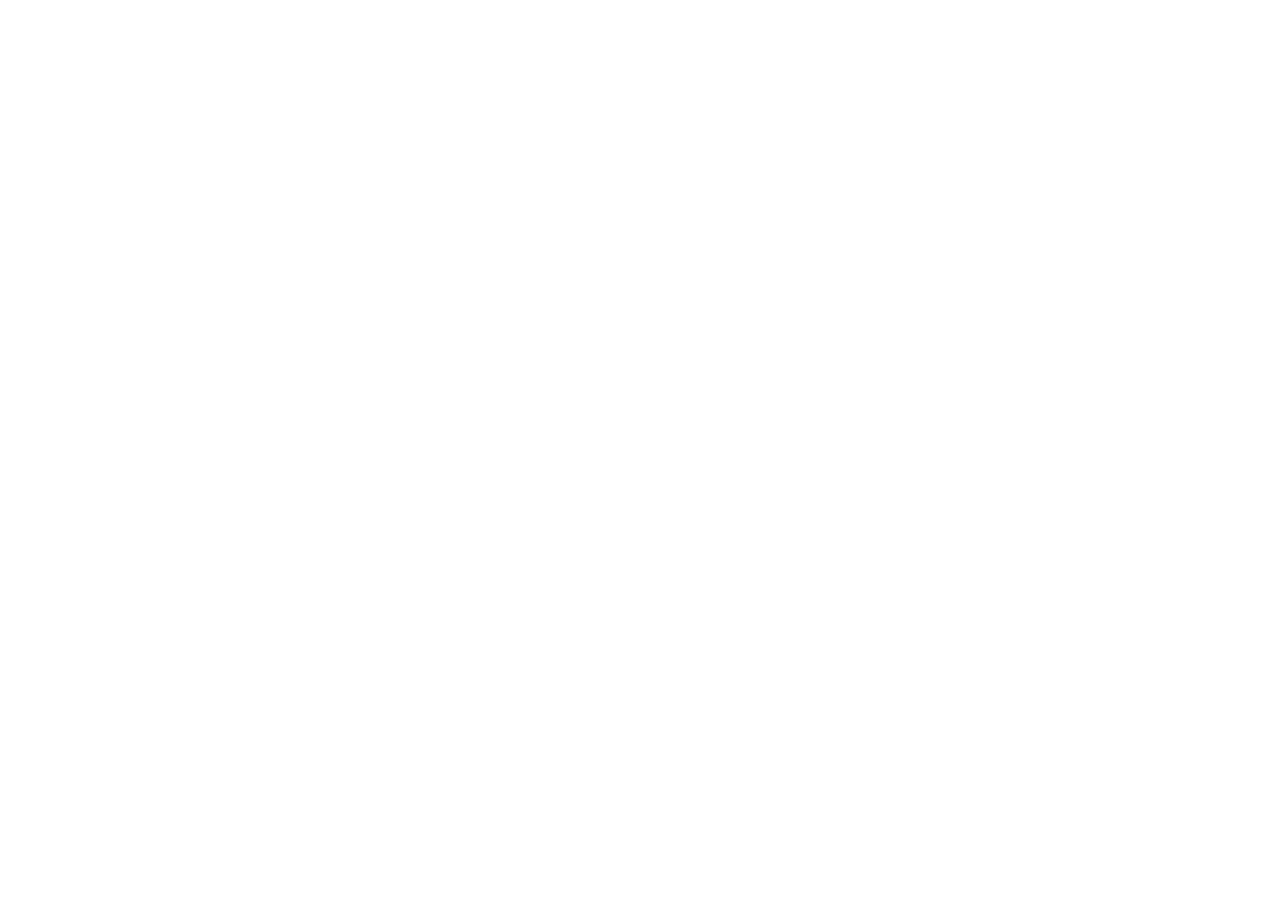
==== index.html @ 9e607296 "项目初始化" ====
<!DOCTYPE html>
<html lang="zh-CN">

<head>
    <meta charset="UTF-8">
    <meta name="viewport" content="width=device-width, initial-scale=1.0">
    <title>Document</title>
</head>

<body>

</body>

</html>
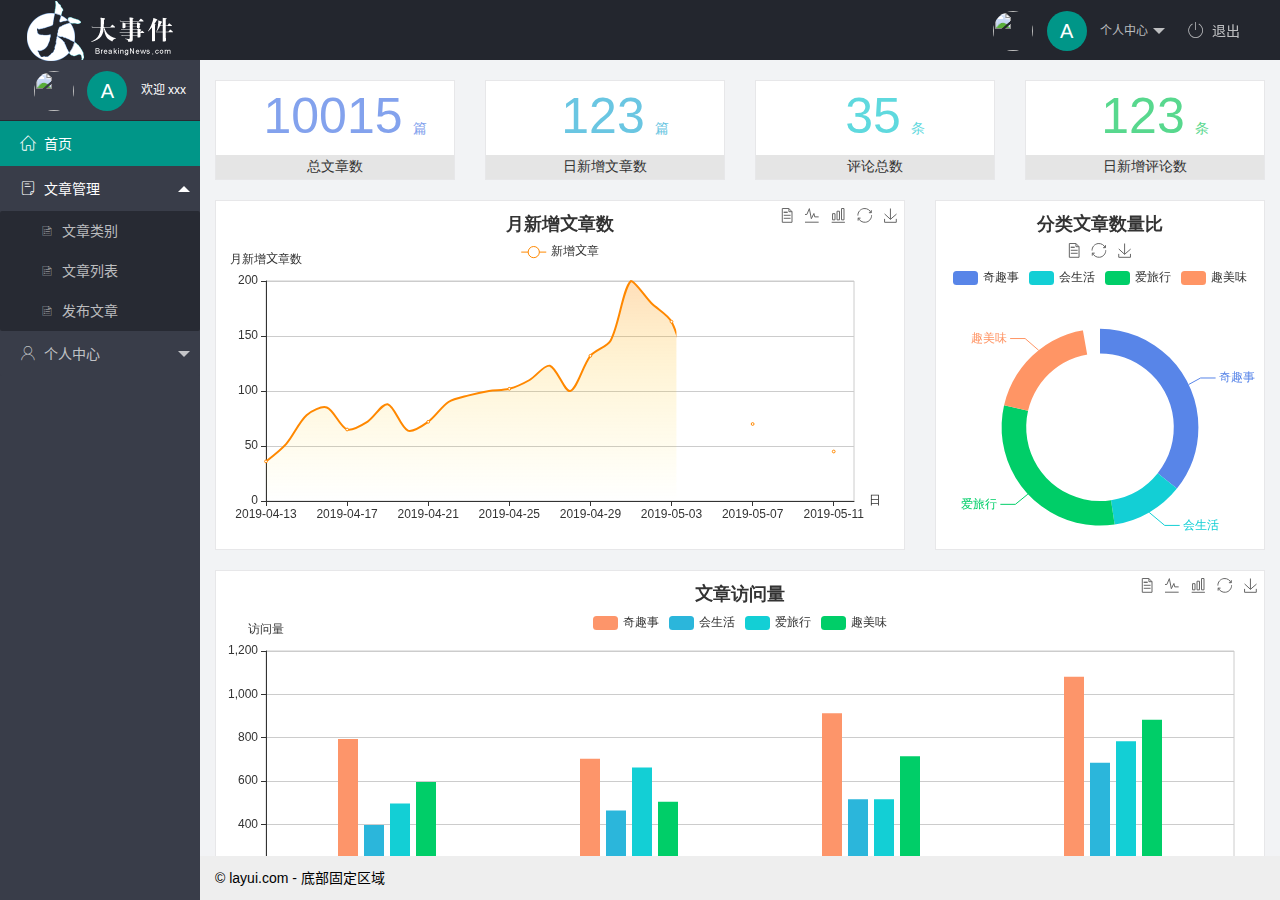
==== commit fc118f1e: "完成了登录和注册功能" ====
--- a/index.html
+++ b/index.html
@@ -5,10 +5,86 @@
     <meta charset="UTF-8">
     <meta name="viewport" content="width=device-width, initial-scale=1.0">
     <title>Document</title>
+    <link rel="stylesheet" href="/assets/lib/layui/css/layui.css">
+    <link rel="stylesheet" href="/assets/fonts/iconfont.css">
+    <link rel="stylesheet" href="/assets/css/index.css">
 </head>
 
-<body>
+<head>
+    <meta charset="utf-8">
+    <meta name="viewport" content="width=device-width, initial-scale=1, maximum-scale=1">
+    <title>layout 后台大布局 - Layui</title>
+    <link rel="stylesheet" href="../src/css/layui.css">
+</head>
 
+<body class="layui-layout-body">
+    <div class="layui-layout layui-layout-admin">
+        <div class="layui-header">
+            <!-- 1 -->
+            <div class="layui-logo">
+                <img src="/assets/images/logo.png" alt="">
+            </div>
+            <!-- 头部区域 -->
+            <ul class="layui-nav layui-layout-right">
+                <li class="layui-nav-item">
+                    <a href="javascript:;" class="userinfo">
+                        <img src="http://t.cn/RCzsdCq" class="layui-nav-img">
+                        <span class="text-avatar">A</span> 个人中心
+                    </a>
+                    <dl class="layui-nav-child">
+                        <dd><a href="">基本资料</a></dd>
+                        <dd><a href="">更换头像</a></dd>
+                        <dd><a href="">重置密码</a></dd>
+                    </dl>
+                </li>
+                <li class="layui-nav-item"><a href=""><span class="iconfont">&#xe865;</span>退出</a></li>
+            </ul>
+        </div>
+
+        <div class="layui-side layui-bg-black">
+            <div class="layui-side-scroll">
+                <div class="userinfo">
+                    <img src="http://t.cn/RCzsdCq" class="layui-nav-img">
+                    <span class="text-avatar">A</span>
+                    <span id="welcome">欢迎 xxx</span>
+                </div>
+                <!-- 左侧导航区域（可配合layui已有的垂直导航） -->
+                <ul class="layui-nav layui-nav-tree" lay-shrink="all">
+                    <li class="layui-nav-item layui-this"><a href="/home/dashboard.html" target="fm"><span class="iconfont">&#xe6a9;</span>首页</a></li>
+                    <li class="layui-nav-item layui-nav-itemed">
+                        <a class="" href="javascript:;"><span class="iconfont">&#xe615;</span>文章管理</a>
+                        <dl class="layui-nav-child">
+                            <dd><a href="javascript:;"><i class="layui-icon layui-icon-list"></i>文章类别</a></dd>
+                            <dd><a href="javascript:;"><i class="layui-icon layui-icon-list"></i>文章列表</a></dd>
+                            <dd><a href="javascript:;"><i class="layui-icon layui-icon-list"></i>发布文章</a></dd>
+                        </dl>
+                    </li>
+                    <li class="layui-nav-item">
+                        <a href="javascript:;"><span class="iconfont">&#xe614;</span>个人中心</a>
+                        <dl class="layui-nav-child">
+                            <dd><a href="javascript:;"><i class="layui-icon layui-icon-list"></i>基本资料</a></dd>
+                            <dd><a href="javascript:;"><i class="layui-icon layui-icon-list"></i>更换头像</a></dd>
+                            <dd><a href="javascript:;"><i class="layui-icon layui-icon-list"></i>重置密码</a></dd>
+                        </dl>
+                    </li>
+
+                </ul>
+            </div>
+        </div>
+
+        <div class="layui-body">
+            <!-- 内容主体区域 -->
+            <iframe name="fm" src="/home/dashboard.html" frameborder="0"></iframe>
+        </div>
+
+        <div class="layui-footer">
+            <!-- 底部固定区域 -->
+            © layui.com - 底部固定区域
+        </div>
+    </div>
+    <script src="/assets/lib/layui/layui.all.js"></script>
+    <script src="/assets/lib/jquery.js"></script>
+    <script src="/assets/js/index.js"></script>
 </body>
 
 </html>--- a/assets/lib/layui/css/layui.css
+++ b/assets/lib/layui/css/layui.css
@@ -0,0 +1,2 @@
+/** layui-v2.5.5 MIT License By https://www.layui.com */
+ .layui-inline,img{display:inline-block;vertical-align:middle}h1,h2,h3,h4,h5,h6{font-weight:400}.layui-edge,.layui-header,.layui-inline,.layui-main{position:relative}.layui-body,.layui-edge,.layui-elip{overflow:hidden}.layui-btn,.layui-edge,.layui-inline,img{vertical-align:middle}.layui-btn,.layui-disabled,.layui-icon,.layui-unselect{-moz-user-select:none;-webkit-user-select:none;-ms-user-select:none}.layui-elip,.layui-form-checkbox span,.layui-form-pane .layui-form-label{text-overflow:ellipsis;white-space:nowrap}.layui-breadcrumb,.layui-tree-btnGroup{visibility:hidden}blockquote,body,button,dd,div,dl,dt,form,h1,h2,h3,h4,h5,h6,input,li,ol,p,pre,td,textarea,th,ul{margin:0;padding:0;-webkit-tap-highlight-color:rgba(0,0,0,0)}a:active,a:hover{outline:0}img{border:none}li{list-style:none}table{border-collapse:collapse;border-spacing:0}h4,h5,h6{font-size:100%}button,input,optgroup,option,select,textarea{font-family:inherit;font-size:inherit;font-style:inherit;font-weight:inherit;outline:0}pre{white-space:pre-wrap;white-space:-moz-pre-wrap;white-space:-pre-wrap;white-space:-o-pre-wrap;word-wrap:break-word}body{line-height:24px;font:14px Helvetica Neue,Helvetica,PingFang SC,Tahoma,Arial,sans-serif}hr{height:1px;margin:10px 0;border:0;clear:both}a{color:#333;text-decoration:none}a:hover{color:#777}a cite{font-style:normal;*cursor:pointer}.layui-border-box,.layui-border-box *{box-sizing:border-box}.layui-box,.layui-box *{box-sizing:content-box}.layui-clear{clear:both;*zoom:1}.layui-clear:after{content:'\20';clear:both;*zoom:1;display:block;height:0}.layui-inline{*display:inline;*zoom:1}.layui-edge{display:inline-block;width:0;height:0;border-width:6px;border-style:dashed;border-color:transparent}.layui-edge-top{top:-4px;border-bottom-color:#999;border-bottom-style:solid}.layui-edge-right{border-left-color:#999;border-left-style:solid}.layui-edge-bottom{top:2px;border-top-color:#999;border-top-style:solid}.layui-edge-left{border-right-color:#999;border-right-style:solid}.layui-disabled,.layui-disabled:hover{color:#d2d2d2!important;cursor:not-allowed!important}.layui-circle{border-radius:100%}.layui-show{display:block!important}.layui-hide{display:none!important}@font-face{font-family:layui-icon;src:url(../font/iconfont.eot?v=250);src:url(../font/iconfont.eot?v=250#iefix) format('embedded-opentype'),url(../font/iconfont.woff2?v=250) format('woff2'),url(../font/iconfont.woff?v=250) format('woff'),url(../font/iconfont.ttf?v=250) format('truetype'),url(../font/iconfont.svg?v=250#layui-icon) format('svg')}.layui-icon{font-family:layui-icon!important;font-size:16px;font-style:normal;-webkit-font-smoothing:antialiased;-moz-osx-font-smoothing:grayscale}.layui-icon-reply-fill:before{content:"\e611"}.layui-icon-set-fill:before{content:"\e614"}.layui-icon-menu-fill:before{content:"\e60f"}.layui-icon-search:before{content:"\e615"}.layui-icon-share:before{content:"\e641"}.layui-icon-set-sm:before{content:"\e620"}.layui-icon-engine:before{content:"\e628"}.layui-icon-close:before{content:"\1006"}.layui-icon-close-fill:before{content:"\1007"}.layui-icon-chart-screen:before{content:"\e629"}.layui-icon-star:before{content:"\e600"}.layui-icon-circle-dot:before{content:"\e617"}.layui-icon-chat:before{content:"\e606"}.layui-icon-release:before{content:"\e609"}.layui-icon-list:before{content:"\e60a"}.layui-icon-chart:before{content:"\e62c"}.layui-icon-ok-circle:before{content:"\1005"}.layui-icon-layim-theme:before{content:"\e61b"}.layui-icon-table:before{content:"\e62d"}.layui-icon-right:before{content:"\e602"}.layui-icon-left:before{content:"\e603"}.layui-icon-cart-simple:before{content:"\e698"}.layui-icon-face-cry:before{content:"\e69c"}.layui-icon-face-smile:before{content:"\e6af"}.layui-icon-survey:before{content:"\e6b2"}.layui-icon-tree:before{content:"\e62e"}.layui-icon-upload-circle:before{content:"\e62f"}.layui-icon-add-circle:before{content:"\e61f"}.layui-icon-download-circle:before{content:"\e601"}.layui-icon-templeate-1:before{content:"\e630"}.layui-icon-util:before{content:"\e631"}.layui-icon-face-surprised:before{content:"\e664"}.layui-icon-edit:before{content:"\e642"}.layui-icon-speaker:before{content:"\e645"}.layui-icon-down:before{content:"\e61a"}.layui-icon-file:before{content:"\e621"}.layui-icon-layouts:before{content:"\e632"}.layui-icon-rate-half:before{content:"\e6c9"}.layui-icon-add-circle-fine:before{content:"\e608"}.layui-icon-prev-circle:before{content:"\e633"}.layui-icon-read:before{content:"\e705"}.layui-icon-404:before{content:"\e61c"}.layui-icon-carousel:before{content:"\e634"}.layui-icon-help:before{content:"\e607"}.layui-icon-code-circle:before{content:"\e635"}.layui-icon-water:before{content:"\e636"}.layui-icon-username:before{content:"\e66f"}.layui-icon-find-fill:before{content:"\e670"}.layui-icon-about:before{content:"\e60b"}.layui-icon-location:before{content:"\e715"}.layui-icon-up:before{content:"\e619"}.layui-icon-pause:before{content:"\e651"}.layui-icon-date:before{content:"\e637"}.layui-icon-layim-uploadfile:before{content:"\e61d"}.layui-icon-delete:before{content:"\e640"}.layui-icon-play:before{content:"\e652"}.layui-icon-top:before{content:"\e604"}.layui-icon-friends:before{content:"\e612"}.layui-icon-refresh-3:before{content:"\e9aa"}.layui-icon-ok:before{content:"\e605"}.layui-icon-layer:before{content:"\e638"}.layui-icon-face-smile-fine:before{content:"\e60c"}.layui-icon-dollar:before{content:"\e659"}.layui-icon-group:before{content:"\e613"}.layui-icon-layim-download:before{content:"\e61e"}.layui-icon-picture-fine:before{content:"\e60d"}.layui-icon-link:before{content:"\e64c"}.layui-icon-diamond:before{content:"\e735"}.layui-icon-log:before{content:"\e60e"}.layui-icon-rate-solid:before{content:"\e67a"}.layui-icon-fonts-del:before{content:"\e64f"}.layui-icon-unlink:before{content:"\e64d"}.layui-icon-fonts-clear:before{content:"\e639"}.layui-icon-triangle-r:before{content:"\e623"}.layui-icon-circle:before{content:"\e63f"}.layui-icon-radio:before{content:"\e643"}.layui-icon-align-center:before{content:"\e647"}.layui-icon-align-right:before{content:"\e648"}.layui-icon-align-left:before{content:"\e649"}.layui-icon-loading-1:before{content:"\e63e"}.layui-icon-return:before{content:"\e65c"}.layui-icon-fonts-strong:before{content:"\e62b"}.layui-icon-upload:before{content:"\e67c"}.layui-icon-dialogue:before{content:"\e63a"}.layui-icon-video:before{content:"\e6ed"}.layui-icon-headset:before{content:"\e6fc"}.layui-icon-cellphone-fine:before{content:"\e63b"}.layui-icon-add-1:before{content:"\e654"}.layui-icon-face-smile-b:before{content:"\e650"}.layui-icon-fonts-html:before{content:"\e64b"}.layui-icon-form:before{content:"\e63c"}.layui-icon-cart:before{content:"\e657"}.layui-icon-camera-fill:before{content:"\e65d"}.layui-icon-tabs:before{content:"\e62a"}.layui-icon-fonts-code:before{content:"\e64e"}.layui-icon-fire:before{content:"\e756"}.layui-icon-set:before{content:"\e716"}.layui-icon-fonts-u:before{content:"\e646"}.layui-icon-triangle-d:before{content:"\e625"}.layui-icon-tips:before{content:"\e702"}.layui-icon-picture:before{content:"\e64a"}.layui-icon-more-vertical:before{content:"\e671"}.layui-icon-flag:before{content:"\e66c"}.layui-icon-loading:before{content:"\e63d"}.layui-icon-fonts-i:before{content:"\e644"}.layui-icon-refresh-1:before{content:"\e666"}.layui-icon-rmb:before{content:"\e65e"}.layui-icon-home:before{content:"\e68e"}.layui-icon-user:before{content:"\e770"}.layui-icon-notice:before{content:"\e667"}.layui-icon-login-weibo:before{content:"\e675"}.layui-icon-voice:before{content:"\e688"}.layui-icon-upload-drag:before{content:"\e681"}.layui-icon-login-qq:before{content:"\e676"}.layui-icon-snowflake:before{content:"\e6b1"}.layui-icon-file-b:before{content:"\e655"}.layui-icon-template:before{content:"\e663"}.layui-icon-auz:before{content:"\e672"}.layui-icon-console:before{content:"\e665"}.layui-icon-app:before{content:"\e653"}.layui-icon-prev:before{content:"\e65a"}.layui-icon-website:before{content:"\e7ae"}.layui-icon-next:before{content:"\e65b"}.layui-icon-component:before{content:"\e857"}.layui-icon-more:before{content:"\e65f"}.layui-icon-login-wechat:before{content:"\e677"}.layui-icon-shrink-right:before{content:"\e668"}.layui-icon-spread-left:before{content:"\e66b"}.layui-icon-camera:before{content:"\e660"}.layui-icon-note:before{content:"\e66e"}.layui-icon-refresh:before{content:"\e669"}.layui-icon-female:before{content:"\e661"}.layui-icon-male:before{content:"\e662"}.layui-icon-password:before{content:"\e673"}.layui-icon-senior:before{content:"\e674"}.layui-icon-theme:before{content:"\e66a"}.layui-icon-tread:before{content:"\e6c5"}.layui-icon-praise:before{content:"\e6c6"}.layui-icon-star-fill:before{content:"\e658"}.layui-icon-rate:before{content:"\e67b"}.layui-icon-template-1:before{content:"\e656"}.layui-icon-vercode:before{content:"\e679"}.layui-icon-cellphone:before{content:"\e678"}.layui-icon-screen-full:before{content:"\e622"}.layui-icon-screen-restore:before{content:"\e758"}.layui-icon-cols:before{content:"\e610"}.layui-icon-export:before{content:"\e67d"}.layui-icon-print:before{content:"\e66d"}.layui-icon-slider:before{content:"\e714"}.layui-icon-addition:before{content:"\e624"}.layui-icon-subtraction:before{content:"\e67e"}.layui-icon-service:before{content:"\e626"}.layui-icon-transfer:before{content:"\e691"}.layui-main{width:1140px;margin:0 auto}.layui-header{z-index:1000;height:60px}.layui-header a:hover{transition:all .5s;-webkit-transition:all .5s}.layui-side{position:fixed;left:0;top:0;bottom:0;z-index:999;width:200px;overflow-x:hidden}.layui-side-scroll{position:relative;width:220px;height:100%;overflow-x:hidden}.layui-body{position:absolute;left:200px;right:0;top:0;bottom:0;z-index:998;width:auto;overflow-y:auto;box-sizing:border-box}.layui-layout-body{overflow:hidden}.layui-layout-admin .layui-header{background-color:#23262E}.layui-layout-admin .layui-side{top:60px;width:200px;overflow-x:hidden}.layui-layout-admin .layui-body{position:fixed;top:60px;bottom:44px}.layui-layout-admin .layui-main{width:auto;margin:0 15px}.layui-layout-admin .layui-footer{position:fixed;left:200px;right:0;bottom:0;height:44px;line-height:44px;padding:0 15px;background-color:#eee}.layui-layout-admin .layui-logo{position:absolute;left:0;top:0;width:200px;height:100%;line-height:60px;text-align:center;color:#009688;font-size:16px}.layui-layout-admin .layui-header .layui-nav{background:0 0}.layui-layout-left{position:absolute!important;left:200px;top:0}.layui-layout-right{position:absolute!important;right:0;top:0}.layui-container{position:relative;margin:0 auto;padding:0 15px;box-sizing:border-box}.layui-fluid{position:relative;margin:0 auto;padding:0 15px}.layui-row:after,.layui-row:before{content:'';display:block;clear:both}.layui-col-lg1,.layui-col-lg10,.layui-col-lg11,.layui-col-lg12,.layui-col-lg2,.layui-col-lg3,.layui-col-lg4,.layui-col-lg5,.layui-col-lg6,.layui-col-lg7,.layui-col-lg8,.layui-col-lg9,.layui-col-md1,.layui-col-md10,.layui-col-md11,.layui-col-md12,.layui-col-md2,.layui-col-md3,.layui-col-md4,.layui-col-md5,.layui-col-md6,.layui-col-md7,.layui-col-md8,.layui-col-md9,.layui-col-sm1,.layui-col-sm10,.layui-col-sm11,.layui-col-sm12,.layui-col-sm2,.layui-col-sm3,.layui-col-sm4,.layui-col-sm5,.layui-col-sm6,.layui-col-sm7,.layui-col-sm8,.layui-col-sm9,.layui-col-xs1,.layui-col-xs10,.layui-col-xs11,.layui-col-xs12,.layui-col-xs2,.layui-col-xs3,.layui-col-xs4,.layui-col-xs5,.layui-col-xs6,.layui-col-xs7,.layui-col-xs8,.layui-col-xs9{position:relative;display:block;box-sizing:border-box}.layui-col-xs1,.layui-col-xs10,.layui-col-xs11,.layui-col-xs12,.layui-col-xs2,.layui-col-xs3,.layui-col-xs4,.layui-col-xs5,.layui-col-xs6,.layui-col-xs7,.layui-col-xs8,.layui-col-xs9{float:left}.layui-col-xs1{width:8.33333333%}.layui-col-xs2{width:16.66666667%}.layui-col-xs3{width:25%}.layui-col-xs4{width:33.33333333%}.layui-col-xs5{width:41.66666667%}.layui-col-xs6{width:50%}.layui-col-xs7{width:58.33333333%}.layui-col-xs8{width:66.66666667%}.layui-col-xs9{width:75%}.layui-col-xs10{width:83.33333333%}.layui-col-xs11{width:91.66666667%}.layui-col-xs12{width:100%}.layui-col-xs-offset1{margin-left:8.33333333%}.layui-col-xs-offset2{margin-left:16.66666667%}.layui-col-xs-offset3{margin-left:25%}.layui-col-xs-offset4{margin-left:33.33333333%}.layui-col-xs-offset5{margin-left:41.66666667%}.layui-col-xs-offset6{margin-left:50%}.layui-col-xs-offset7{margin-left:58.33333333%}.layui-col-xs-offset8{margin-left:66.66666667%}.layui-col-xs-offset9{margin-left:75%}.layui-col-xs-offset10{margin-left:83.33333333%}.layui-col-xs-offset11{margin-left:91.66666667%}.layui-col-xs-offset12{margin-left:100%}@media screen and (max-width:768px){.layui-hide-xs{display:none!important}.layui-show-xs-block{display:block!important}.layui-show-xs-inline{display:inline!important}.layui-show-xs-inline-block{display:inline-block!important}}@media screen and (min-width:768px){.layui-container{width:750px}.layui-hide-sm{display:none!important}.layui-show-sm-block{display:block!important}.layui-show-sm-inline{display:inline!important}.layui-show-sm-inline-block{display:inline-block!important}.layui-col-sm1,.layui-col-sm10,.layui-col-sm11,.layui-col-sm12,.layui-col-sm2,.layui-col-sm3,.layui-col-sm4,.layui-col-sm5,.layui-col-sm6,.layui-col-sm7,.layui-col-sm8,.layui-col-sm9{float:left}.layui-col-sm1{width:8.33333333%}.layui-col-sm2{width:16.66666667%}.layui-col-sm3{width:25%}.layui-col-sm4{width:33.33333333%}.layui-col-sm5{width:41.66666667%}.layui-col-sm6{width:50%}.layui-col-sm7{width:58.33333333%}.layui-col-sm8{width:66.66666667%}.layui-col-sm9{width:75%}.layui-col-sm10{width:83.33333333%}.layui-col-sm11{width:91.66666667%}.layui-col-sm12{width:100%}.layui-col-sm-offset1{margin-left:8.33333333%}.layui-col-sm-offset2{margin-left:16.66666667%}.layui-col-sm-offset3{margin-left:25%}.layui-col-sm-offset4{margin-left:33.33333333%}.layui-col-sm-offset5{margin-left:41.66666667%}.layui-col-sm-offset6{margin-left:50%}.layui-col-sm-offset7{margin-left:58.33333333%}.layui-col-sm-offset8{margin-left:66.66666667%}.layui-col-sm-offset9{margin-left:75%}.layui-col-sm-offset10{margin-left:83.33333333%}.layui-col-sm-offset11{margin-left:91.66666667%}.layui-col-sm-offset12{margin-left:100%}}@media screen and (min-width:992px){.layui-container{width:970px}.layui-hide-md{display:none!important}.layui-show-md-block{display:block!important}.layui-show-md-inline{display:inline!important}.layui-show-md-inline-block{display:inline-block!important}.layui-col-md1,.layui-col-md10,.layui-col-md11,.layui-col-md12,.layui-col-md2,.layui-col-md3,.layui-col-md4,.layui-col-md5,.layui-col-md6,.layui-col-md7,.layui-col-md8,.layui-col-md9{float:left}.layui-col-md1{width:8.33333333%}.layui-col-md2{width:16.66666667%}.layui-col-md3{width:25%}.layui-col-md4{width:33.33333333%}.layui-col-md5{width:41.66666667%}.layui-col-md6{width:50%}.layui-col-md7{width:58.33333333%}.layui-col-md8{width:66.66666667%}.layui-col-md9{width:75%}.layui-col-md10{width:83.33333333%}.layui-col-md11{width:91.66666667%}.layui-col-md12{width:100%}.layui-col-md-offset1{margin-left:8.33333333%}.layui-col-md-offset2{margin-left:16.66666667%}.layui-col-md-offset3{margin-left:25%}.layui-col-md-offset4{margin-left:33.33333333%}.layui-col-md-offset5{margin-left:41.66666667%}.layui-col-md-offset6{margin-left:50%}.layui-col-md-offset7{margin-left:58.33333333%}.layui-col-md-offset8{margin-left:66.66666667%}.layui-col-md-offset9{margin-left:75%}.layui-col-md-offset10{margin-left:83.33333333%}.layui-col-md-offset11{margin-left:91.66666667%}.layui-col-md-offset12{margin-left:100%}}@media screen and (min-width:1200px){.layui-container{width:1170px}.layui-hide-lg{display:none!important}.layui-show-lg-block{display:block!important}.layui-show-lg-inline{display:inline!important}.layui-show-lg-inline-block{display:inline-block!important}.layui-col-lg1,.layui-col-lg10,.layui-col-lg11,.layui-col-lg12,.layui-col-lg2,.layui-col-lg3,.layui-col-lg4,.layui-col-lg5,.layui-col-lg6,.layui-col-lg7,.layui-col-lg8,.layui-col-lg9{float:left}.layui-col-lg1{width:8.33333333%}.layui-col-lg2{width:16.66666667%}.layui-col-lg3{width:25%}.layui-col-lg4{width:33.33333333%}.layui-col-lg5{width:41.66666667%}.layui-col-lg6{width:50%}.layui-col-lg7{width:58.33333333%}.layui-col-lg8{width:66.66666667%}.layui-col-lg9{width:75%}.layui-col-lg10{width:83.33333333%}.layui-col-lg11{width:91.66666667%}.layui-col-lg12{width:100%}.layui-col-lg-offset1{margin-left:8.33333333%}.layui-col-lg-offset2{margin-left:16.66666667%}.layui-col-lg-offset3{margin-left:25%}.layui-col-lg-offset4{margin-left:33.33333333%}.layui-col-lg-offset5{margin-left:41.66666667%}.layui-col-lg-offset6{margin-left:50%}.layui-col-lg-offset7{margin-left:58.33333333%}.layui-col-lg-offset8{margin-left:66.66666667%}.layui-col-lg-offset9{margin-left:75%}.layui-col-lg-offset10{margin-left:83.33333333%}.layui-col-lg-offset11{margin-left:91.66666667%}.layui-col-lg-offset12{margin-left:100%}}.layui-col-space1{margin:-.5px}.layui-col-space1>*{padding:.5px}.layui-col-space3{margin:-1.5px}.layui-col-space3>*{padding:1.5px}.layui-col-space5{margin:-2.5px}.layui-col-space5>*{padding:2.5px}.layui-col-space8{margin:-3.5px}.layui-col-space8>*{padding:3.5px}.layui-col-space10{margin:-5px}.layui-col-space10>*{padding:5px}.layui-col-space12{margin:-6px}.layui-col-space12>*{padding:6px}.layui-col-space15{margin:-7.5px}.layui-col-space15>*{padding:7.5px}.layui-col-space18{margin:-9px}.layui-col-space18>*{padding:9px}.layui-col-space20{margin:-10px}.layui-col-space20>*{padding:10px}.layui-col-space22{margin:-11px}.layui-col-space22>*{padding:11px}.layui-col-space25{margin:-12.5px}.layui-col-space25>*{padding:12.5px}.layui-col-space30{margin:-15px}.layui-col-space30>*{padding:15px}.layui-btn,.layui-input,.layui-select,.layui-textarea,.layui-upload-button{outline:0;-webkit-appearance:none;transition:all .3s;-webkit-transition:all .3s;box-sizing:border-box}.layui-elem-quote{margin-bottom:10px;padding:15px;line-height:22px;border-left:5px solid #009688;border-radius:0 2px 2px 0;background-color:#f2f2f2}.layui-quote-nm{border-style:solid;border-width:1px 1px 1px 5px;background:0 0}.layui-elem-field{margin-bottom:10px;padding:0;border-width:1px;border-style:solid}.layui-elem-field legend{margin-left:20px;padding:0 10px;font-size:20px;font-weight:300}.layui-field-title{margin:10px 0 20px;border-width:1px 0 0}.layui-field-box{padding:10px 15px}.layui-field-title .layui-field-box{padding:10px 0}.layui-progress{position:relative;height:6px;border-radius:20px;background-color:#e2e2e2}.layui-progress-bar{position:absolute;left:0;top:0;width:0;max-width:100%;height:6px;border-radius:20px;text-align:right;background-color:#5FB878;transition:all .3s;-webkit-transition:all .3s}.layui-progress-big,.layui-progress-big .layui-progress-bar{height:18px;line-height:18px}.layui-progress-text{position:relative;top:-20px;line-height:18px;font-size:12px;color:#666}.layui-progress-big .layui-progress-text{position:static;padding:0 10px;color:#fff}.layui-collapse{border-width:1px;border-style:solid;border-radius:2px}.layui-colla-content,.layui-colla-item{border-top-width:1px;border-top-style:solid}.layui-colla-item:first-child{border-top:none}.layui-colla-title{position:relative;height:42px;line-height:42px;padding:0 15px 0 35px;color:#333;background-color:#f2f2f2;cursor:pointer;font-size:14px;overflow:hidden}.layui-colla-content{display:none;padding:10px 15px;line-height:22px;color:#666}.layui-colla-icon{position:absolute;left:15px;top:0;font-size:14px}.layui-card{margin-bottom:15px;border-radius:2px;background-color:#fff;box-shadow:0 1px 2px 0 rgba(0,0,0,.05)}.layui-card:last-child{margin-bottom:0}.layui-card-header{position:relative;height:42px;line-height:42px;padding:0 15px;border-bottom:1px solid #f6f6f6;color:#333;border-radius:2px 2px 0 0;font-size:14px}.layui-bg-black,.layui-bg-blue,.layui-bg-cyan,.layui-bg-green,.layui-bg-orange,.layui-bg-red{color:#fff!important}.layui-card-body{position:relative;padding:10px 15px;line-height:24px}.layui-card-body[pad15]{padding:15px}.layui-card-body[pad20]{padding:20px}.layui-card-body .layui-table{margin:5px 0}.layui-card .layui-tab{margin:0}.layui-panel-window{position:relative;padding:15px;border-radius:0;border-top:5px solid #E6E6E6;background-color:#fff}.layui-auxiliar-moving{position:fixed;left:0;right:0;top:0;bottom:0;width:100%;height:100%;background:0 0;z-index:9999999999}.layui-form-label,.layui-form-mid,.layui-form-select,.layui-input-block,.layui-input-inline,.layui-textarea{position:relative}.layui-bg-red{background-color:#FF5722!important}.layui-bg-orange{background-color:#FFB800!important}.layui-bg-green{background-color:#009688!important}.layui-bg-cyan{background-color:#2F4056!important}.layui-bg-blue{background-color:#1E9FFF!important}.layui-bg-black{background-color:#393D49!important}.layui-bg-gray{background-color:#eee!important;color:#666!important}.layui-badge-rim,.layui-colla-content,.layui-colla-item,.layui-collapse,.layui-elem-field,.layui-form-pane .layui-form-item[pane],.layui-form-pane .layui-form-label,.layui-input,.layui-layedit,.layui-layedit-tool,.layui-quote-nm,.layui-select,.layui-tab-bar,.layui-tab-card,.layui-tab-title,.layui-tab-title .layui-this:after,.layui-textarea{border-color:#e6e6e6}.layui-timeline-item:before,hr{background-color:#e6e6e6}.layui-text{line-height:22px;font-size:14px;color:#666}.layui-text h1,.layui-text h2,.layui-text h3{font-weight:500;color:#333}.layui-text h1{font-size:30px}.layui-text h2{font-size:24px}.layui-text h3{font-size:18px}.layui-text a:not(.layui-btn){color:#01AAED}.layui-text a:not(.layui-btn):hover{text-decoration:underline}.layui-text ul{padding:5px 0 5px 15px}.layui-text ul li{margin-top:5px;list-style-type:disc}.layui-text em,.layui-word-aux{color:#999!important;padding:0 5px!important}.layui-btn{display:inline-block;height:38px;line-height:38px;padding:0 18px;background-color:#009688;color:#fff;white-space:nowrap;text-align:center;font-size:14px;border:none;border-radius:2px;cursor:pointer}.layui-btn:hover{opacity:.8;filter:alpha(opacity=80);color:#fff}.layui-btn:active{opacity:1;filter:alpha(opacity=100)}.layui-btn+.layui-btn{margin-left:10px}.layui-btn-container{font-size:0}.layui-btn-container .layui-btn{margin-right:10px;margin-bottom:10px}.layui-btn-container .layui-btn+.layui-btn{margin-left:0}.layui-table .layui-btn-container .layui-btn{margin-bottom:9px}.layui-btn-radius{border-radius:100px}.layui-btn .layui-icon{margin-right:3px;font-size:18px;vertical-align:bottom;vertical-align:middle\9}.layui-btn-primary{border:1px solid #C9C9C9;background-color:#fff;color:#555}.layui-btn-primary:hover{border-color:#009688;color:#333}.layui-btn-normal{background-color:#1E9FFF}.layui-btn-warm{background-color:#FFB800}.layui-btn-danger{background-color:#FF5722}.layui-btn-checked{background-color:#5FB878}.layui-btn-disabled,.layui-btn-disabled:active,.layui-btn-disabled:hover{border:1px solid #e6e6e6;background-color:#FBFBFB;color:#C9C9C9;cursor:not-allowed;opacity:1}.layui-btn-lg{height:44px;line-height:44px;padding:0 25px;font-size:16px}.layui-btn-sm{height:30px;line-height:30px;padding:0 10px;font-size:12px}.layui-btn-sm i{font-size:16px!important}.layui-btn-xs{height:22px;line-height:22px;padding:0 5px;font-size:12px}.layui-btn-xs i{font-size:14px!important}.layui-btn-group{display:inline-block;vertical-align:middle;font-size:0}.layui-btn-group .layui-btn{margin-left:0!important;margin-right:0!important;border-left:1px solid rgba(255,255,255,.5);border-radius:0}.layui-btn-group .layui-btn-primary{border-left:none}.layui-btn-group .layui-btn-primary:hover{border-color:#C9C9C9;color:#009688}.layui-btn-group .layui-btn:first-child{border-left:none;border-radius:2px 0 0 2px}.layui-btn-group .layui-btn-primary:first-child{border-left:1px solid #c9c9c9}.layui-btn-group .layui-btn:last-child{border-radius:0 2px 2px 0}.layui-btn-group .layui-btn+.layui-btn{margin-left:0}.layui-btn-group+.layui-btn-group{margin-left:10px}.layui-btn-fluid{width:100%}.layui-input,.layui-select,.layui-textarea{height:38px;line-height:1.3;line-height:38px\9;border-width:1px;border-style:solid;background-color:#fff;border-radius:2px}.layui-input::-webkit-input-placeholder,.layui-select::-webkit-input-placeholder,.layui-textarea::-webkit-input-placeholder{line-height:1.3}.layui-input,.layui-textarea{display:block;width:100%;padding-left:10px}.layui-input:hover,.layui-textarea:hover{border-color:#D2D2D2!important}.layui-input:focus,.layui-textarea:focus{border-color:#C9C9C9!important}.layui-textarea{min-height:100px;height:auto;line-height:20px;padding:6px 10px;resize:vertical}.layui-select{padding:0 10px}.layui-form input[type=checkbox],.layui-form input[type=radio],.layui-form select{display:none}.layui-form [lay-ignore]{display:initial}.layui-form-item{margin-bottom:15px;clear:both;*zoom:1}.layui-form-item:after{content:'\20';clear:both;*zoom:1;display:block;height:0}.layui-form-label{float:left;display:block;padding:9px 15px;width:80px;font-weight:400;line-height:20px;text-align:right}.layui-form-label-col{display:block;float:none;padding:9px 0;line-height:20px;text-align:left}.layui-form-item .layui-inline{margin-bottom:5px;margin-right:10px}.layui-input-block{margin-left:110px;min-height:36px}.layui-input-inline{display:inline-block;vertical-align:middle}.layui-form-item .layui-input-inline{float:left;width:190px;margin-right:10px}.layui-form-text .layui-input-inline{width:auto}.layui-form-mid{float:left;display:block;padding:9px 0!important;line-height:20px;margin-right:10px}.layui-form-danger+.layui-form-select .layui-input,.layui-form-danger:focus{border-color:#FF5722!important}.layui-form-select .layui-input{padding-right:30px;cursor:pointer}.layui-form-select .layui-edge{position:absolute;right:10px;top:50%;margin-top:-3px;cursor:pointer;border-width:6px;border-top-color:#c2c2c2;border-top-style:solid;transition:all .3s;-webkit-transition:all .3s}.layui-form-select dl{display:none;position:absolute;left:0;top:42px;padding:5px 0;z-index:899;min-width:100%;border:1px solid #d2d2d2;max-height:300px;overflow-y:auto;background-color:#fff;border-radius:2px;box-shadow:0 2px 4px rgba(0,0,0,.12);box-sizing:border-box}.layui-form-select dl dd,.layui-form-select dl dt{padding:0 10px;line-height:36px;white-space:nowrap;overflow:hidden;text-overflow:ellipsis}.layui-form-select dl dt{font-size:12px;color:#999}.layui-form-select dl dd{cursor:pointer}.layui-form-select dl dd:hover{background-color:#f2f2f2;-webkit-transition:.5s all;transition:.5s all}.layui-form-select .layui-select-group dd{padding-left:20px}.layui-form-select dl dd.layui-select-tips{padding-left:10px!important;color:#999}.layui-form-select dl dd.layui-this{background-color:#5FB878;color:#fff}.layui-form-checkbox,.layui-form-select dl dd.layui-disabled{background-color:#fff}.layui-form-selected dl{display:block}.layui-form-checkbox,.layui-form-checkbox *,.layui-form-switch{display:inline-block;vertical-align:middle}.layui-form-selected .layui-edge{margin-top:-9px;-webkit-transform:rotate(180deg);transform:rotate(180deg);margin-top:-3px\9}:root .layui-form-selected .layui-edge{margin-top:-9px\0/IE9}.layui-form-selectup dl{top:auto;bottom:42px}.layui-select-none{margin:5px 0;text-align:center;color:#999}.layui-select-disabled .layui-disabled{border-color:#eee!important}.layui-select-disabled .layui-edge{border-top-color:#d2d2d2}.layui-form-checkbox{position:relative;height:30px;line-height:30px;margin-right:10px;padding-right:30px;cursor:pointer;font-size:0;-webkit-transition:.1s linear;transition:.1s linear;box-sizing:border-box}.layui-form-checkbox span{padding:0 10px;height:100%;font-size:14px;border-radius:2px 0 0 2px;background-color:#d2d2d2;color:#fff;overflow:hidden}.layui-form-checkbox:hover span{background-color:#c2c2c2}.layui-form-checkbox i{position:absolute;right:0;top:0;width:30px;height:28px;border:1px solid #d2d2d2;border-left:none;border-radius:0 2px 2px 0;color:#fff;font-size:20px;text-align:center}.layui-form-checkbox:hover i{border-color:#c2c2c2;color:#c2c2c2}.layui-form-checked,.layui-form-checked:hover{border-color:#5FB878}.layui-form-checked span,.layui-form-checked:hover span{background-color:#5FB878}.layui-form-checked i,.layui-form-checked:hover i{color:#5FB878}.layui-form-item .layui-form-checkbox{margin-top:4px}.layui-form-checkbox[lay-skin=primary]{height:auto!important;line-height:normal!important;min-width:18px;min-height:18px;border:none!important;margin-right:0;padding-left:28px;padding-right:0;background:0 0}.layui-form-checkbox[lay-skin=primary] span{padding-left:0;padding-right:15px;line-height:18px;background:0 0;color:#666}.layui-form-checkbox[lay-skin=primary] i{right:auto;left:0;width:16px;height:16px;line-height:16px;border:1px solid #d2d2d2;font-size:12px;border-radius:2px;background-color:#fff;-webkit-transition:.1s linear;transition:.1s linear}.layui-form-checkbox[lay-skin=primary]:hover i{border-color:#5FB878;color:#fff}.layui-form-checked[lay-skin=primary] i{border-color:#5FB878!important;background-color:#5FB878;color:#fff}.layui-checkbox-disbaled[lay-skin=primary] span{background:0 0!important;color:#c2c2c2}.layui-checkbox-disbaled[lay-skin=primary]:hover i{border-color:#d2d2d2}.layui-form-item .layui-form-checkbox[lay-skin=primary]{margin-top:10px}.layui-form-switch{position:relative;height:22px;line-height:22px;min-width:35px;padding:0 5px;margin-top:8px;border:1px solid #d2d2d2;border-radius:20px;cursor:pointer;background-color:#fff;-webkit-transition:.1s linear;transition:.1s linear}.layui-form-switch i{position:absolute;left:5px;top:3px;width:16px;height:16px;border-radius:20px;background-color:#d2d2d2;-webkit-transition:.1s linear;transition:.1s linear}.layui-form-switch em{position:relative;top:0;width:25px;margin-left:21px;padding:0!important;text-align:center!important;color:#999!important;font-style:normal!important;font-size:12px}.layui-form-onswitch{border-color:#5FB878;background-color:#5FB878}.layui-checkbox-disbaled,.layui-checkbox-disbaled i{border-color:#e2e2e2!important}.layui-form-onswitch i{left:100%;margin-left:-21px;background-color:#fff}.layui-form-onswitch em{margin-left:5px;margin-right:21px;color:#fff!important}.layui-checkbox-disbaled span{background-color:#e2e2e2!important}.layui-checkbox-disbaled:hover i{color:#fff!important}[lay-radio]{display:none}.layui-form-radio,.layui-form-radio *{display:inline-block;vertical-align:middle}.layui-form-radio{line-height:28px;margin:6px 10px 0 0;padding-right:10px;cursor:pointer;font-size:0}.layui-form-radio *{font-size:14px}.layui-form-radio>i{margin-right:8px;font-size:22px;color:#c2c2c2}.layui-form-radio>i:hover,.layui-form-radioed>i{color:#5FB878}.layui-radio-disbaled>i{color:#e2e2e2!important}.layui-form-pane .layui-form-label{width:110px;padding:8px 15px;height:38px;line-height:20px;border-width:1px;border-style:solid;border-radius:2px 0 0 2px;text-align:center;background-color:#FBFBFB;overflow:hidden;box-sizing:border-box}.layui-form-pane .layui-input-inline{margin-left:-1px}.layui-form-pane .layui-input-block{margin-left:110px;left:-1px}.layui-form-pane .layui-input{border-radius:0 2px 2px 0}.layui-form-pane .layui-form-text .layui-form-label{float:none;width:100%;border-radius:2px;box-sizing:border-box;text-align:left}.layui-form-pane .layui-form-text .layui-input-inline{display:block;margin:0;top:-1px;clear:both}.layui-form-pane .layui-form-text .layui-input-block{margin:0;left:0;top:-1px}.layui-form-pane .layui-form-text .layui-textarea{min-height:100px;border-radius:0 0 2px 2px}.layui-form-pane .layui-form-checkbox{margin:4px 0 4px 10px}.layui-form-pane .layui-form-radio,.layui-form-pane .layui-form-switch{margin-top:6px;margin-left:10px}.layui-form-pane .layui-form-item[pane]{position:relative;border-width:1px;border-style:solid}.layui-form-pane .layui-form-item[pane] .layui-form-label{position:absolute;left:0;top:0;height:100%;border-width:0 1px 0 0}.layui-form-pane .layui-form-item[pane] .layui-input-inline{margin-left:110px}@media screen and (max-width:450px){.layui-form-item .layui-form-label{text-overflow:ellipsis;overflow:hidden;white-space:nowrap}.layui-form-item .layui-inline{display:block;margin-right:0;margin-bottom:20px;clear:both}.layui-form-item .layui-inline:after{content:'\20';clear:both;display:block;height:0}.layui-form-item .layui-input-inline{display:block;float:none;left:-3px;width:auto;margin:0 0 10px 112px}.layui-form-item .layui-input-inline+.layui-form-mid{margin-left:110px;top:-5px;padding:0}.layui-form-item .layui-form-checkbox{margin-right:5px;margin-bottom:5px}}.layui-layedit{border-width:1px;border-style:solid;border-radius:2px}.layui-layedit-tool{padding:3px 5px;border-bottom-width:1px;border-bottom-style:solid;font-size:0}.layedit-tool-fixed{position:fixed;top:0;border-top:1px solid #e2e2e2}.layui-layedit-tool .layedit-tool-mid,.layui-layedit-tool .layui-icon{display:inline-block;vertical-align:middle;text-align:center;font-size:14px}.layui-layedit-tool .layui-icon{position:relative;width:32px;height:30px;line-height:30px;margin:3px 5px;color:#777;cursor:pointer;border-radius:2px}.layui-layedit-tool .layui-icon:hover{color:#393D49}.layui-layedit-tool .layui-icon:active{color:#000}.layui-layedit-tool .layedit-tool-active{background-color:#e2e2e2;color:#000}.layui-layedit-tool .layui-disabled,.layui-layedit-tool .layui-disabled:hover{color:#d2d2d2;cursor:not-allowed}.layui-layedit-tool .layedit-tool-mid{width:1px;height:18px;margin:0 10px;background-color:#d2d2d2}.layedit-tool-html{width:50px!important;font-size:30px!important}.layedit-tool-b,.layedit-tool-code,.layedit-tool-help{font-size:16px!important}.layedit-tool-d,.layedit-tool-face,.layedit-tool-image,.layedit-tool-unlink{font-size:18px!important}.layedit-tool-image input{position:absolute;font-size:0;left:0;top:0;width:100%;height:100%;opacity:.01;filter:Alpha(opacity=1);cursor:pointer}.layui-layedit-iframe iframe{display:block;width:100%}#LAY_layedit_code{overflow:hidden}.layui-laypage{display:inline-block;*display:inline;*zoom:1;vertical-align:middle;margin:10px 0;font-size:0}.layui-laypage>a:first-child,.layui-laypage>a:first-child em{border-radius:2px 0 0 2px}.layui-laypage>a:last-child,.layui-laypage>a:last-child em{border-radius:0 2px 2px 0}.layui-laypage>:first-child{margin-left:0!important}.layui-laypage>:last-child{margin-right:0!important}.layui-laypage a,.layui-laypage button,.layui-laypage input,.layui-laypage select,.layui-laypage span{border:1px solid #e2e2e2}.layui-laypage a,.layui-laypage span{display:inline-block;*display:inline;*zoom:1;vertical-align:middle;padding:0 15px;height:28px;line-height:28px;margin:0 -1px 5px 0;background-color:#fff;color:#333;font-size:12px}.layui-flow-more a *,.layui-laypage input,.layui-table-view select[lay-ignore]{display:inline-block}.layui-laypage a:hover{color:#009688}.layui-laypage em{font-style:normal}.layui-laypage .layui-laypage-spr{color:#999;font-weight:700}.layui-laypage a{text-decoration:none}.layui-laypage .layui-laypage-curr{position:relative}.layui-laypage .layui-laypage-curr em{position:relative;color:#fff}.layui-laypage .layui-laypage-curr .layui-laypage-em{position:absolute;left:-1px;top:-1px;padding:1px;width:100%;height:100%;background-color:#009688}.layui-laypage-em{border-radius:2px}.layui-laypage-next em,.layui-laypage-prev em{font-family:Sim sun;font-size:16px}.layui-laypage .layui-laypage-count,.layui-laypage .layui-laypage-limits,.layui-laypage .layui-laypage-refresh,.layui-laypage .layui-laypage-skip{margin-left:10px;margin-right:10px;padding:0;border:none}.layui-laypage .layui-laypage-limits,.layui-laypage .layui-laypage-refresh{vertical-align:top}.layui-laypage .layui-laypage-refresh i{font-size:18px;cursor:pointer}.layui-laypage select{height:22px;padding:3px;border-radius:2px;cursor:pointer}.layui-laypage .layui-laypage-skip{height:30px;line-height:30px;color:#999}.layui-laypage button,.layui-laypage input{height:30px;line-height:30px;border-radius:2px;vertical-align:top;background-color:#fff;box-sizing:border-box}.layui-laypage input{width:40px;margin:0 10px;padding:0 3px;text-align:center}.layui-laypage input:focus,.layui-laypage select:focus{border-color:#009688!important}.layui-laypage button{margin-left:10px;padding:0 10px;cursor:pointer}.layui-table,.layui-table-view{margin:10px 0}.layui-flow-more{margin:10px 0;text-align:center;color:#999;font-size:14px}.layui-flow-more a{height:32px;line-height:32px}.layui-flow-more a *{vertical-align:top}.layui-flow-more a cite{padding:0 20px;border-radius:3px;background-color:#eee;color:#333;font-style:normal}.layui-flow-more a cite:hover{opacity:.8}.layui-flow-more a i{font-size:30px;color:#737383}.layui-table{width:100%;background-color:#fff;color:#666}.layui-table tr{transition:all .3s;-webkit-transition:all .3s}.layui-table th{text-align:left;font-weight:400}.layui-table tbody tr:hover,.layui-table thead tr,.layui-table-click,.layui-table-header,.layui-table-hover,.layui-table-mend,.layui-table-patch,.layui-table-tool,.layui-table-total,.layui-table-total tr,.layui-table[lay-even] tr:nth-child(even){background-color:#f2f2f2}.layui-table td,.layui-table th,.layui-table-col-set,.layui-table-fixed-r,.layui-table-grid-down,.layui-table-header,.layui-table-page,.layui-table-tips-main,.layui-table-tool,.layui-table-total,.layui-table-view,.layui-table[lay-skin=line],.layui-table[lay-skin=row]{border-width:1px;border-style:solid;border-color:#e6e6e6}.layui-table td,.layui-table th{position:relative;padding:9px 15px;min-height:20px;line-height:20px;font-size:14px}.layui-table[lay-skin=line] td,.layui-table[lay-skin=line] th{border-width:0 0 1px}.layui-table[lay-skin=row] td,.layui-table[lay-skin=row] th{border-width:0 1px 0 0}.layui-table[lay-skin=nob] td,.layui-table[lay-skin=nob] th{border:none}.layui-table img{max-width:100px}.layui-table[lay-size=lg] td,.layui-table[lay-size=lg] th{padding:15px 30px}.layui-table-view .layui-table[lay-size=lg] .layui-table-cell{height:40px;line-height:40px}.layui-table[lay-size=sm] td,.layui-table[lay-size=sm] th{font-size:12px;padding:5px 10px}.layui-table-view .layui-table[lay-size=sm] .layui-table-cell{height:20px;line-height:20px}.layui-table[lay-data]{display:none}.layui-table-box{position:relative;overflow:hidden}.layui-table-view .layui-table{position:relative;width:auto;margin:0}.layui-table-view .layui-table[lay-skin=line]{border-width:0 1px 0 0}.layui-table-view .layui-table[lay-skin=row]{border-width:0 0 1px}.layui-table-view .layui-table td,.layui-table-view .layui-table th{padding:5px 0;border-top:none;border-left:none}.layui-table-view .layui-table th.layui-unselect .layui-table-cell span{cursor:pointer}.layui-table-view .layui-table td{cursor:default}.layui-table-view .layui-table td[data-edit=text]{cursor:text}.layui-table-view .layui-form-checkbox[lay-skin=primary] i{width:18px;height:18px}.layui-table-view .layui-form-radio{line-height:0;padding:0}.layui-table-view .layui-form-radio>i{margin:0;font-size:20px}.layui-table-init{position:absolute;left:0;top:0;width:100%;height:100%;text-align:center;z-index:110}.layui-table-init .layui-icon{position:absolute;left:50%;top:50%;margin:-15px 0 0 -15px;font-size:30px;color:#c2c2c2}.layui-table-header{border-width:0 0 1px;overflow:hidden}.layui-table-header .layui-table{margin-bottom:-1px}.layui-table-tool .layui-inline[lay-event]{position:relative;width:26px;height:26px;padding:5px;line-height:16px;margin-right:10px;text-align:center;color:#333;border:1px solid #ccc;cursor:pointer;-webkit-transition:.5s all;transition:.5s all}.layui-table-tool .layui-inline[lay-event]:hover{border:1px solid #999}.layui-table-tool-temp{padding-right:120px}.layui-table-tool-self{position:absolute;right:17px;top:10px}.layui-table-tool .layui-table-tool-self .layui-inline[lay-event]{margin:0 0 0 10px}.layui-table-tool-panel{position:absolute;top:29px;left:-1px;padding:5px 0;min-width:150px;min-height:40px;border:1px solid #d2d2d2;text-align:left;overflow-y:auto;background-color:#fff;box-shadow:0 2px 4px rgba(0,0,0,.12)}.layui-table-cell,.layui-table-tool-panel li{overflow:hidden;text-overflow:ellipsis;white-space:nowrap}.layui-table-tool-panel li{padding:0 10px;line-height:30px;-webkit-transition:.5s all;transition:.5s all}.layui-table-tool-panel li .layui-form-checkbox[lay-skin=primary]{width:100%;padding-left:28px}.layui-table-tool-panel li:hover{background-color:#f2f2f2}.layui-table-tool-panel li .layui-form-checkbox[lay-skin=primary] i{position:absolute;left:0;top:0}.layui-table-tool-panel li .layui-form-checkbox[lay-skin=primary] span{padding:0}.layui-table-tool .layui-table-tool-self .layui-table-tool-panel{left:auto;right:-1px}.layui-table-col-set{position:absolute;right:0;top:0;width:20px;height:100%;border-width:0 0 0 1px;background-color:#fff}.layui-table-sort{width:10px;height:20px;margin-left:5px;cursor:pointer!important}.layui-table-sort .layui-edge{position:absolute;left:5px;border-width:5px}.layui-table-sort .layui-table-sort-asc{top:3px;border-top:none;border-bottom-style:solid;border-bottom-color:#b2b2b2}.layui-table-sort .layui-table-sort-asc:hover{border-bottom-color:#666}.layui-table-sort .layui-table-sort-desc{bottom:5px;border-bottom:none;border-top-style:solid;border-top-color:#b2b2b2}.layui-table-sort .layui-table-sort-desc:hover{border-top-color:#666}.layui-table-sort[lay-sort=asc] .layui-table-sort-asc{border-bottom-color:#000}.layui-table-sort[lay-sort=desc] .layui-table-sort-desc{border-top-color:#000}.layui-table-cell{height:28px;line-height:28px;padding:0 15px;position:relative;box-sizing:border-box}.layui-table-cell .layui-form-checkbox[lay-skin=primary]{top:-1px;padding:0}.layui-table-cell .layui-table-link{color:#01AAED}.laytable-cell-checkbox,.laytable-cell-numbers,.laytable-cell-radio,.laytable-cell-space{padding:0;text-align:center}.layui-table-body{position:relative;overflow:auto;margin-right:-1px;margin-bottom:-1px}.layui-table-body .layui-none{line-height:26px;padding:15px;text-align:center;color:#999}.layui-table-fixed{position:absolute;left:0;top:0;z-index:101}.layui-table-fixed .layui-table-body{overflow:hidden}.layui-table-fixed-l{box-shadow:0 -1px 8px rgba(0,0,0,.08)}.layui-table-fixed-r{left:auto;right:-1px;border-width:0 0 0 1px;box-shadow:-1px 0 8px rgba(0,0,0,.08)}.layui-table-fixed-r .layui-table-header{position:relative;overflow:visible}.layui-table-mend{position:absolute;right:-49px;top:0;height:100%;width:50px}.layui-table-tool{position:relative;z-index:890;width:100%;min-height:50px;line-height:30px;padding:10px 15px;border-width:0 0 1px}.layui-table-tool .layui-btn-container{margin-bottom:-10px}.layui-table-page,.layui-table-total{border-width:1px 0 0;margin-bottom:-1px;overflow:hidden}.layui-table-page{position:relative;width:100%;padding:7px 7px 0;height:41px;font-size:12px;white-space:nowrap}.layui-table-page>div{height:26px}.layui-table-page .layui-laypage{margin:0}.layui-table-page .layui-laypage a,.layui-table-page .layui-laypage span{height:26px;line-height:26px;margin-bottom:10px;border:none;background:0 0}.layui-table-page .layui-laypage a,.layui-table-page .layui-laypage span.layui-laypage-curr{padding:0 12px}.layui-table-page .layui-laypage span{margin-left:0;padding:0}.layui-table-page .layui-laypage .layui-laypage-prev{margin-left:-7px!important}.layui-table-page .layui-laypage .layui-laypage-curr .layui-laypage-em{left:0;top:0;padding:0}.layui-table-page .layui-laypage button,.layui-table-page .layui-laypage input{height:26px;line-height:26px}.layui-table-page .layui-laypage input{width:40px}.layui-table-page .layui-laypage button{padding:0 10px}.layui-table-page select{height:18px}.layui-table-patch .layui-table-cell{padding:0;width:30px}.layui-table-edit{position:absolute;left:0;top:0;width:100%;height:100%;padding:0 14px 1px;border-radius:0;box-shadow:1px 1px 20px rgba(0,0,0,.15)}.layui-table-edit:focus{border-color:#5FB878!important}select.layui-table-edit{padding:0 0 0 10px;border-color:#C9C9C9}.layui-table-view .layui-form-checkbox,.layui-table-view .layui-form-radio,.layui-table-view .layui-form-switch{top:0;margin:0;box-sizing:content-box}.layui-table-view .layui-form-checkbox{top:-1px;height:26px;line-height:26px}.layui-table-view .layui-form-checkbox i{height:26px}.layui-table-grid .layui-table-cell{overflow:visible}.layui-table-grid-down{position:absolute;top:0;right:0;width:26px;height:100%;padding:5px 0;border-width:0 0 0 1px;text-align:center;background-color:#fff;color:#999;cursor:pointer}.layui-table-grid-down .layui-icon{position:absolute;top:50%;left:50%;margin:-8px 0 0 -8px}.layui-table-grid-down:hover{background-color:#fbfbfb}body .layui-table-tips .layui-layer-content{background:0 0;padding:0;box-shadow:0 1px 6px rgba(0,0,0,.12)}.layui-table-tips-main{margin:-44px 0 0 -1px;max-height:150px;padding:8px 15px;font-size:14px;overflow-y:scroll;background-color:#fff;color:#666}.layui-table-tips-c{position:absolute;right:-3px;top:-13px;width:20px;height:20px;padding:3px;cursor:pointer;background-color:#666;border-radius:50%;color:#fff}.layui-table-tips-c:hover{background-color:#777}.layui-table-tips-c:before{position:relative;right:-2px}.layui-upload-file{display:none!important;opacity:.01;filter:Alpha(opacity=1)}.layui-upload-drag,.layui-upload-form,.layui-upload-wrap{display:inline-block}.layui-upload-list{margin:10px 0}.layui-upload-choose{padding:0 10px;color:#999}.layui-upload-drag{position:relative;padding:30px;border:1px dashed #e2e2e2;background-color:#fff;text-align:center;cursor:pointer;color:#999}.layui-upload-drag .layui-icon{font-size:50px;color:#009688}.layui-upload-drag[lay-over]{border-color:#009688}.layui-upload-iframe{position:absolute;width:0;height:0;border:0;visibility:hidden}.layui-upload-wrap{position:relative;vertical-align:middle}.layui-upload-wrap .layui-upload-file{display:block!important;position:absolute;left:0;top:0;z-index:10;font-size:100px;width:100%;height:100%;opacity:.01;filter:Alpha(opacity=1);cursor:pointer}.layui-transfer-active,.layui-transfer-box{display:inline-block;vertical-align:middle}.layui-transfer-box,.layui-transfer-header,.layui-transfer-search{border-width:0;border-style:solid;border-color:#e6e6e6}.layui-transfer-box{position:relative;border-width:1px;width:200px;height:360px;border-radius:2px;background-color:#fff}.layui-transfer-box .layui-form-checkbox{width:100%;margin:0!important}.layui-transfer-header{height:38px;line-height:38px;padding:0 10px;border-bottom-width:1px}.layui-transfer-search{position:relative;padding:10px;border-bottom-width:1px}.layui-transfer-search .layui-input{height:32px;padding-left:30px;font-size:12px}.layui-transfer-search .layui-icon-search{position:absolute;left:20px;top:50%;margin-top:-8px;color:#666}.layui-transfer-active{margin:0 15px}.layui-transfer-active .layui-btn{display:block;margin:0;padding:0 15px;background-color:#5FB878;border-color:#5FB878;color:#fff}.layui-transfer-active .layui-btn-disabled{background-color:#FBFBFB;border-color:#e6e6e6;color:#C9C9C9}.layui-transfer-active .layui-btn:first-child{margin-bottom:15px}.layui-transfer-active .layui-btn .layui-icon{margin:0;font-size:14px!important}.layui-transfer-data{padding:5px 0;overflow:auto}.layui-transfer-data li{height:32px;line-height:32px;padding:0 10px}.layui-transfer-data li:hover{background-color:#f2f2f2;transition:.5s all}.layui-transfer-data .layui-none{padding:15px 10px;text-align:center;color:#999}.layui-nav{position:relative;padding:0 20px;background-color:#393D49;color:#fff;border-radius:2px;font-size:0;box-sizing:border-box}.layui-nav *{font-size:14px}.layui-nav .layui-nav-item{position:relative;display:inline-block;*display:inline;*zoom:1;vertical-align:middle;line-height:60px}.layui-nav .layui-nav-item a{display:block;padding:0 20px;color:#fff;color:rgba(255,255,255,.7);transition:all .3s;-webkit-transition:all .3s}.layui-nav .layui-this:after,.layui-nav-bar,.layui-nav-tree .layui-nav-itemed:after{position:absolute;left:0;top:0;width:0;height:5px;background-color:#5FB878;transition:all .2s;-webkit-transition:all .2s}.layui-nav-bar{z-index:1000}.layui-nav .layui-nav-item a:hover,.layui-nav .layui-this a{color:#fff}.layui-nav .layui-this:after{content:'';top:auto;bottom:0;width:100%}.layui-nav-img{width:30px;height:30px;margin-right:10px;border-radius:50%}.layui-nav .layui-nav-more{content:'';width:0;height:0;border-style:solid dashed dashed;border-color:#fff transparent transparent;overflow:hidden;cursor:pointer;transition:all .2s;-webkit-transition:all .2s;position:absolute;top:50%;right:3px;margin-top:-3px;border-width:6px;border-top-color:rgba(255,255,255,.7)}.layui-nav .layui-nav-mored,.layui-nav-itemed>a .layui-nav-more{margin-top:-9px;border-style:dashed dashed solid;border-color:transparent transparent #fff}.layui-nav-child{display:none;position:absolute;left:0;top:65px;min-width:100%;line-height:36px;padding:5px 0;box-shadow:0 2px 4px rgba(0,0,0,.12);border:1px solid #d2d2d2;background-color:#fff;z-index:100;border-radius:2px;white-space:nowrap}.layui-nav .layui-nav-child a{color:#333}.layui-nav .layui-nav-child a:hover{background-color:#f2f2f2;color:#000}.layui-nav-child dd{position:relative}.layui-nav .layui-nav-child dd.layui-this a,.layui-nav-child dd.layui-this{background-color:#5FB878;color:#fff}.layui-nav-child dd.layui-this:after{display:none}.layui-nav-tree{width:200px;padding:0}.layui-nav-tree .layui-nav-item{display:block;width:100%;line-height:45px}.layui-nav-tree .layui-nav-item a{position:relative;height:45px;line-height:45px;text-overflow:ellipsis;overflow:hidden;white-space:nowrap}.layui-nav-tree .layui-nav-item a:hover{background-color:#4E5465}.layui-nav-tree .layui-nav-bar{width:5px;height:0;background-color:#009688}.layui-nav-tree .layui-nav-child dd.layui-this,.layui-nav-tree .layui-nav-child dd.layui-this a,.layui-nav-tree .layui-this,.layui-nav-tree .layui-this>a,.layui-nav-tree .layui-this>a:hover{background-color:#009688;color:#fff}.layui-nav-tree .layui-this:after{display:none}.layui-nav-itemed>a,.layui-nav-tree .layui-nav-title a,.layui-nav-tree .layui-nav-title a:hover{color:#fff!important}.layui-nav-tree .layui-nav-child{position:relative;z-index:0;top:0;border:none;box-shadow:none}.layui-nav-tree .layui-nav-child a{height:40px;line-height:40px;color:#fff;color:rgba(255,255,255,.7)}.layui-nav-tree .layui-nav-child,.layui-nav-tree .layui-nav-child a:hover{background:0 0;color:#fff}.layui-nav-tree .layui-nav-more{right:10px}.layui-nav-itemed>.layui-nav-child{display:block;padding:0;background-color:rgba(0,0,0,.3)!important}.layui-nav-itemed>.layui-nav-child>.layui-this>.layui-nav-child{display:block}.layui-nav-side{position:fixed;top:0;bottom:0;left:0;overflow-x:hidden;z-index:999}.layui-bg-blue .layui-nav-bar,.layui-bg-blue .layui-nav-itemed:after,.layui-bg-blue .layui-this:after{background-color:#93D1FF}.layui-bg-blue .layui-nav-child dd.layui-this{background-color:#1E9FFF}.layui-bg-blue .layui-nav-itemed>a,.layui-nav-tree.layui-bg-blue .layui-nav-title a,.layui-nav-tree.layui-bg-blue .layui-nav-title a:hover{background-color:#007DDB!important}.layui-breadcrumb{font-size:0}.layui-breadcrumb>*{font-size:14px}.layui-breadcrumb a{color:#999!important}.layui-breadcrumb a:hover{color:#5FB878!important}.layui-breadcrumb a cite{color:#666;font-style:normal}.layui-breadcrumb span[lay-separator]{margin:0 10px;color:#999}.layui-tab{margin:10px 0;text-align:left!important}.layui-tab[overflow]>.layui-tab-title{overflow:hidden}.layui-tab-title{position:relative;left:0;height:40px;white-space:nowrap;font-size:0;border-bottom-width:1px;border-bottom-style:solid;transition:all .2s;-webkit-transition:all .2s}.layui-tab-title li{display:inline-block;*display:inline;*zoom:1;vertical-align:middle;font-size:14px;transition:all .2s;-webkit-transition:all .2s;position:relative;line-height:40px;min-width:65px;padding:0 15px;text-align:center;cursor:pointer}.layui-tab-title li a{display:block}.layui-tab-title .layui-this{color:#000}.layui-tab-title .layui-this:after{position:absolute;left:0;top:0;content:'';width:100%;height:41px;border-width:1px;border-style:solid;border-bottom-color:#fff;border-radius:2px 2px 0 0;box-sizing:border-box;pointer-events:none}.layui-tab-bar{position:absolute;right:0;top:0;z-index:10;width:30px;height:39px;line-height:39px;border-width:1px;border-style:solid;border-radius:2px;text-align:center;background-color:#fff;cursor:pointer}.layui-tab-bar .layui-icon{position:relative;display:inline-block;top:3px;transition:all .3s;-webkit-transition:all .3s}.layui-tab-item{display:none}.layui-tab-more{padding-right:30px;height:auto!important;white-space:normal!important}.layui-tab-more li.layui-this:after{border-bottom-color:#e2e2e2;border-radius:2px}.layui-tab-more .layui-tab-bar .layui-icon{top:-2px;top:3px\9;-webkit-transform:rotate(180deg);transform:rotate(180deg)}:root .layui-tab-more .layui-tab-bar .layui-icon{top:-2px\0/IE9}.layui-tab-content{padding:10px}.layui-tab-title li .layui-tab-close{position:relative;display:inline-block;width:18px;height:18px;line-height:20px;margin-left:8px;top:1px;text-align:center;font-size:14px;color:#c2c2c2;transition:all .2s;-webkit-transition:all .2s}.layui-tab-title li .layui-tab-close:hover{border-radius:2px;background-color:#FF5722;color:#fff}.layui-tab-brief>.layui-tab-title .layui-this{color:#009688}.layui-tab-brief>.layui-tab-more li.layui-this:after,.layui-tab-brief>.layui-tab-title .layui-this:after{border:none;border-radius:0;border-bottom:2px solid #5FB878}.layui-tab-brief[overflow]>.layui-tab-title .layui-this:after{top:-1px}.layui-tab-card{border-width:1px;border-style:solid;border-radius:2px;box-shadow:0 2px 5px 0 rgba(0,0,0,.1)}.layui-tab-card>.layui-tab-title{background-color:#f2f2f2}.layui-tab-card>.layui-tab-title li{margin-right:-1px;margin-left:-1px}.layui-tab-card>.layui-tab-title .layui-this{background-color:#fff}.layui-tab-card>.layui-tab-title .layui-this:after{border-top:none;border-width:1px;border-bottom-color:#fff}.layui-tab-card>.layui-tab-title .layui-tab-bar{height:40px;line-height:40px;border-radius:0;border-top:none;border-right:none}.layui-tab-card>.layui-tab-more .layui-this{background:0 0;color:#5FB878}.layui-tab-card>.layui-tab-more .layui-this:after{border:none}.layui-timeline{padding-left:5px}.layui-timeline-item{position:relative;padding-bottom:20px}.layui-timeline-axis{position:absolute;left:-5px;top:0;z-index:10;width:20px;height:20px;line-height:20px;background-color:#fff;color:#5FB878;border-radius:50%;text-align:center;cursor:pointer}.layui-timeline-axis:hover{color:#FF5722}.layui-timeline-item:before{content:'';position:absolute;left:5px;top:0;z-index:0;width:1px;height:100%}.layui-timeline-item:last-child:before{display:none}.layui-timeline-item:first-child:before{display:block}.layui-timeline-content{padding-left:25px}.layui-timeline-title{position:relative;margin-bottom:10px}.layui-badge,.layui-badge-dot,.layui-badge-rim{position:relative;display:inline-block;padding:0 6px;font-size:12px;text-align:center;background-color:#FF5722;color:#fff;border-radius:2px}.layui-badge{height:18px;line-height:18px}.layui-badge-dot{width:8px;height:8px;padding:0;border-radius:50%}.layui-badge-rim{height:18px;line-height:18px;border-width:1px;border-style:solid;background-color:#fff;color:#666}.layui-btn .layui-badge,.layui-btn .layui-badge-dot{margin-left:5px}.layui-nav .layui-badge,.layui-nav .layui-badge-dot{position:absolute;top:50%;margin:-8px 6px 0}.layui-tab-title .layui-badge,.layui-tab-title .layui-badge-dot{left:5px;top:-2px}.layui-carousel{position:relative;left:0;top:0;background-color:#f8f8f8}.layui-carousel>[carousel-item]{position:relative;width:100%;height:100%;overflow:hidden}.layui-carousel>[carousel-item]:before{position:absolute;content:'\e63d';left:50%;top:50%;width:100px;line-height:20px;margin:-10px 0 0 -50px;text-align:center;color:#c2c2c2;font-family:layui-icon!important;font-size:30px;font-style:normal;-webkit-font-smoothing:antialiased;-moz-osx-font-smoothing:grayscale}.layui-carousel>[carousel-item]>*{display:none;position:absolute;left:0;top:0;width:100%;height:100%;background-color:#f8f8f8;transition-duration:.3s;-webkit-transition-duration:.3s}.layui-carousel-updown>*{-webkit-transition:.3s ease-in-out up;transition:.3s ease-in-out up}.layui-carousel-arrow{display:none\9;opacity:0;position:absolute;left:10px;top:50%;margin-top:-18px;width:36px;height:36px;line-height:36px;text-align:center;font-size:20px;border:0;border-radius:50%;background-color:rgba(0,0,0,.2);color:#fff;-webkit-transition-duration:.3s;transition-duration:.3s;cursor:pointer}.layui-carousel-arrow[lay-type=add]{left:auto!important;right:10px}.layui-carousel:hover .layui-carousel-arrow[lay-type=add],.layui-carousel[lay-arrow=always] .layui-carousel-arrow[lay-type=add]{right:20px}.layui-carousel[lay-arrow=always] .layui-carousel-arrow{opacity:1;left:20px}.layui-carousel[lay-arrow=none] .layui-carousel-arrow{display:none}.layui-carousel-arrow:hover,.layui-carousel-ind ul:hover{background-color:rgba(0,0,0,.35)}.layui-carousel:hover .layui-carousel-arrow{display:block\9;opacity:1;left:20px}.layui-carousel-ind{position:relative;top:-35px;width:100%;line-height:0!important;text-align:center;font-size:0}.layui-carousel[lay-indicator=outside]{margin-bottom:30px}.layui-carousel[lay-indicator=outside] .layui-carousel-ind{top:10px}.layui-carousel[lay-indicator=outside] .layui-carousel-ind ul{background-color:rgba(0,0,0,.5)}.layui-carousel[lay-indicator=none] .layui-carousel-ind{display:none}.layui-carousel-ind ul{display:inline-block;padding:5px;background-color:rgba(0,0,0,.2);border-radius:10px;-webkit-transition-duration:.3s;transition-duration:.3s}.layui-carousel-ind li{display:inline-block;width:10px;height:10px;margin:0 3px;font-size:14px;background-color:#e2e2e2;background-color:rgba(255,255,255,.5);border-radius:50%;cursor:pointer;-webkit-transition-duration:.3s;transition-duration:.3s}.layui-carousel-ind li:hover{background-color:rgba(255,255,255,.7)}.layui-carousel-ind li.layui-this{background-color:#fff}.layui-carousel>[carousel-item]>.layui-carousel-next,.layui-carousel>[carousel-item]>.layui-carousel-prev,.layui-carousel>[carousel-item]>.layui-this{display:block}.layui-carousel>[carousel-item]>.layui-this{left:0}.layui-carousel>[carousel-item]>.layui-carousel-prev{left:-100%}.layui-carousel>[carousel-item]>.layui-carousel-next{left:100%}.layui-carousel>[carousel-item]>.layui-carousel-next.layui-carousel-left,.layui-carousel>[carousel-item]>.layui-carousel-prev.layui-carousel-right{left:0}.layui-carousel>[carousel-item]>.layui-this.layui-carousel-left{left:-100%}.layui-carousel>[carousel-item]>.layui-this.layui-carousel-right{left:100%}.layui-carousel[lay-anim=updown] .layui-carousel-arrow{left:50%!important;top:20px;margin:0 0 0 -18px}.layui-carousel[lay-anim=updown]>[carousel-item]>*,.layui-carousel[lay-anim=fade]>[carousel-item]>*{left:0!important}.layui-carousel[lay-anim=updown] .layui-carousel-arrow[lay-type=add]{top:auto!important;bottom:20px}.layui-carousel[lay-anim=updown] .layui-carousel-ind{position:absolute;top:50%;right:20px;width:auto;height:auto}.layui-carousel[lay-anim=updown] .layui-carousel-ind ul{padding:3px 5px}.layui-carousel[lay-anim=updown] .layui-carousel-ind li{display:block;margin:6px 0}.layui-carousel[lay-anim=updown]>[carousel-item]>.layui-this{top:0}.layui-carousel[lay-anim=updown]>[carousel-item]>.layui-carousel-prev{top:-100%}.layui-carousel[lay-anim=updown]>[carousel-item]>.layui-carousel-next{top:100%}.layui-carousel[lay-anim=updown]>[carousel-item]>.layui-carousel-next.layui-carousel-left,.layui-carousel[lay-anim=updown]>[carousel-item]>.layui-carousel-prev.layui-carousel-right{top:0}.layui-carousel[lay-anim=updown]>[carousel-item]>.layui-this.layui-carousel-left{top:-100%}.layui-carousel[lay-anim=updown]>[carousel-item]>.layui-this.layui-carousel-right{top:100%}.layui-carousel[lay-anim=fade]>[carousel-item]>.layui-carousel-next,.layui-carousel[lay-anim=fade]>[carousel-item]>.layui-carousel-prev{opacity:0}.layui-carousel[lay-anim=fade]>[carousel-item]>.layui-carousel-next.layui-carousel-left,.layui-carousel[lay-anim=fade]>[carousel-item]>.layui-carousel-prev.layui-carousel-right{opacity:1}.layui-carousel[lay-anim=fade]>[carousel-item]>.layui-this.layui-carousel-left,.layui-carousel[lay-anim=fade]>[carousel-item]>.layui-this.layui-carousel-right{opacity:0}.layui-fixbar{position:fixed;right:15px;bottom:15px;z-index:999999}.layui-fixbar li{width:50px;height:50px;line-height:50px;margin-bottom:1px;text-align:center;cursor:pointer;font-size:30px;background-color:#9F9F9F;color:#fff;border-radius:2px;opacity:.95}.layui-fixbar li:hover{opacity:.85}.layui-fixbar li:active{opacity:1}.layui-fixbar .layui-fixbar-top{display:none;font-size:40px}body .layui-util-face{border:none;background:0 0}body .layui-util-face .layui-layer-content{padding:0;background-color:#fff;color:#666;box-shadow:none}.layui-util-face .layui-layer-TipsG{display:none}.layui-util-face ul{position:relative;width:372px;padding:10px;border:1px solid #D9D9D9;background-color:#fff;box-shadow:0 0 20px rgba(0,0,0,.2)}.layui-util-face ul li{cursor:pointer;float:left;border:1px solid #e8e8e8;height:22px;width:26px;overflow:hidden;margin:-1px 0 0 -1px;padding:4px 2px;text-align:center}.layui-util-face ul li:hover{position:relative;z-index:2;border:1px solid #eb7350;background:#fff9ec}.layui-code{position:relative;margin:10px 0;padding:15px;line-height:20px;border:1px solid #ddd;border-left-width:6px;background-color:#F2F2F2;color:#333;font-family:Courier New;font-size:12px}.layui-rate,.layui-rate *{display:inline-block;vertical-align:middle}.layui-rate{padding:10px 5px 10px 0;font-size:0}.layui-rate li i.layui-icon{font-size:20px;color:#FFB800;margin-right:5px;transition:all .3s;-webkit-transition:all .3s}.layui-rate li i:hover{cursor:pointer;transform:scale(1.12);-webkit-transform:scale(1.12)}.layui-rate[readonly] li i:hover{cursor:default;transform:scale(1)}.layui-colorpicker{width:26px;height:26px;border:1px solid #e6e6e6;padding:5px;border-radius:2px;line-height:24px;display:inline-block;cursor:pointer;transition:all .3s;-webkit-transition:all .3s}.layui-colorpicker:hover{border-color:#d2d2d2}.layui-colorpicker.layui-colorpicker-lg{width:34px;height:34px;line-height:32px}.layui-colorpicker.layui-colorpicker-sm{width:24px;height:24px;line-height:22px}.layui-colorpicker.layui-colorpicker-xs{width:22px;height:22px;line-height:20px}.layui-colorpicker-trigger-bgcolor{display:block;background:url([data-uri]);border-radius:2px}.layui-colorpicker-trigger-span{display:block;height:100%;box-sizing:border-box;border:1px solid rgba(0,0,0,.15);border-radius:2px;text-align:center}.layui-colorpicker-trigger-i{display:inline-block;color:#FFF;font-size:12px}.layui-colorpicker-trigger-i.layui-icon-close{color:#999}.layui-colorpicker-main{position:absolute;z-index:66666666;width:280px;padding:7px;background:#FFF;border:1px solid #d2d2d2;border-radius:2px;box-shadow:0 2px 4px rgba(0,0,0,.12)}.layui-colorpicker-main-wrapper{height:180px;position:relative}.layui-colorpicker-basis{width:260px;height:100%;position:relative}.layui-colorpicker-basis-white{width:100%;height:100%;position:absolute;top:0;left:0;background:linear-gradient(90deg,#FFF,hsla(0,0%,100%,0))}.layui-colorpicker-basis-black{width:100%;height:100%;position:absolute;top:0;left:0;background:linear-gradient(0deg,#000,transparent)}.layui-colorpicker-basis-cursor{width:10px;height:10px;border:1px solid #FFF;border-radius:50%;position:absolute;top:-3px;right:-3px;cursor:pointer}.layui-colorpicker-side{position:absolute;top:0;right:0;width:12px;height:100%;background:linear-gradient(red,#FF0,#0F0,#0FF,#00F,#F0F,red)}.layui-colorpicker-side-slider{width:100%;height:5px;box-shadow:0 0 1px #888;box-sizing:border-box;background:#FFF;border-radius:1px;border:1px solid #f0f0f0;cursor:pointer;position:absolute;left:0}.layui-colorpicker-main-alpha{display:none;height:12px;margin-top:7px;background:url([data-uri])}.layui-colorpicker-alpha-bgcolor{height:100%;position:relative}.layui-colorpicker-alpha-slider{width:5px;height:100%;box-shadow:0 0 1px #888;box-sizing:border-box;background:#FFF;border-radius:1px;border:1px solid #f0f0f0;cursor:pointer;position:absolute;top:0}.layui-colorpicker-main-pre{padding-top:7px;font-size:0}.layui-colorpicker-pre{width:20px;height:20px;border-radius:2px;display:inline-block;margin-left:6px;margin-bottom:7px;cursor:pointer}.layui-colorpicker-pre:nth-child(11n+1){margin-left:0}.layui-colorpicker-pre-isalpha{background:url([data-uri])}.layui-colorpicker-pre.layui-this{box-shadow:0 0 3px 2px rgba(0,0,0,.15)}.layui-colorpicker-pre>div{height:100%;border-radius:2px}.layui-colorpicker-main-input{text-align:right;padding-top:7px}.layui-colorpicker-main-input .layui-btn-container .layui-btn{margin:0 0 0 10px}.layui-colorpicker-main-input div.layui-inline{float:left;margin-right:10px;font-size:14px}.layui-colorpicker-main-input input.layui-input{width:150px;height:30px;color:#666}.layui-slider{height:4px;background:#e2e2e2;border-radius:3px;position:relative;cursor:pointer}.layui-slider-bar{border-radius:3px;position:absolute;height:100%}.layui-slider-step{position:absolute;top:0;width:4px;height:4px;border-radius:50%;background:#FFF;-webkit-transform:translateX(-50%);transform:translateX(-50%)}.layui-slider-wrap{width:36px;height:36px;position:absolute;top:-16px;-webkit-transform:translateX(-50%);transform:translateX(-50%);z-index:10;text-align:center}.layui-slider-wrap-btn{width:12px;height:12px;border-radius:50%;background:#FFF;display:inline-block;vertical-align:middle;cursor:pointer;transition:.3s}.layui-slider-wrap:after{content:"";height:100%;display:inline-block;vertical-align:middle}.layui-slider-wrap-btn.layui-slider-hover,.layui-slider-wrap-btn:hover{transform:scale(1.2)}.layui-slider-wrap-btn.layui-disabled:hover{transform:scale(1)!important}.layui-slider-tips{position:absolute;top:-42px;z-index:66666666;white-space:nowrap;display:none;-webkit-transform:translateX(-50%);transform:translateX(-50%);color:#FFF;background:#000;border-radius:3px;height:25px;line-height:25px;padding:0 10px}.layui-slider-tips:after{content:'';position:absolute;bottom:-12px;left:50%;margin-left:-6px;width:0;height:0;border-width:6px;border-style:solid;border-color:#000 transparent transparent}.layui-slider-input{width:70px;height:32px;border:1px solid #e6e6e6;border-radius:3px;font-size:16px;line-height:32px;position:absolute;right:0;top:-15px}.layui-slider-input-btn{display:none;position:absolute;top:0;right:0;width:20px;height:100%;border-left:1px solid #d2d2d2}.layui-slider-input-btn i{cursor:pointer;position:absolute;right:0;bottom:0;width:20px;height:50%;font-size:12px;line-height:16px;text-align:center;color:#999}.layui-slider-input-btn i:first-child{top:0;border-bottom:1px solid #d2d2d2}.layui-slider-input-txt{height:100%;font-size:14px}.layui-slider-input-txt input{height:100%;border:none}.layui-slider-input-btn i:hover{color:#009688}.layui-slider-vertical{width:4px;margin-left:34px}.layui-slider-vertical .layui-slider-bar{width:4px}.layui-slider-vertical .layui-slider-step{top:auto;left:0;-webkit-transform:translateY(50%);transform:translateY(50%)}.layui-slider-vertical .layui-slider-wrap{top:auto;left:-16px;-webkit-transform:translateY(50%);transform:translateY(50%)}.layui-slider-vertical .layui-slider-tips{top:auto;left:2px}@media \0screen{.layui-slider-wrap-btn{margin-left:-20px}.layui-slider-vertical .layui-slider-wrap-btn{margin-left:0;margin-bottom:-20px}.layui-slider-vertical .layui-slider-tips{margin-left:-8px}.layui-slider>span{margin-left:8px}}.layui-tree{line-height:22px}.layui-tree .layui-form-checkbox{margin:0!important}.layui-tree-set{width:100%;position:relative}.layui-tree-pack{display:none;padding-left:20px;position:relative}.layui-tree-iconClick,.layui-tree-main{display:inline-block;vertical-align:middle}.layui-tree-line .layui-tree-pack{padding-left:27px}.layui-tree-line .layui-tree-set .layui-tree-set:after{content:'';position:absolute;top:14px;left:-9px;width:17px;height:0;border-top:1px dotted #c0c4cc}.layui-tree-entry{position:relative;padding:3px 0;height:20px;white-space:nowrap}.layui-tree-entry:hover{background-color:#eee}.layui-tree-line .layui-tree-entry:hover{background-color:rgba(0,0,0,0)}.layui-tree-line .layui-tree-entry:hover .layui-tree-txt{color:#999;text-decoration:underline;transition:.3s}.layui-tree-main{cursor:pointer;padding-right:10px}.layui-tree-line .layui-tree-set:before{content:'';position:absolute;top:0;left:-9px;width:0;height:100%;border-left:1px dotted #c0c4cc}.layui-tree-line .layui-tree-set.layui-tree-setLineShort:before{height:13px}.layui-tree-line .layui-tree-set.layui-tree-setHide:before{height:0}.layui-tree-iconClick{position:relative;height:20px;line-height:20px;margin:0 10px;color:#c0c4cc}.layui-tree-icon{height:12px;line-height:12px;width:12px;text-align:center;border:1px solid #c0c4cc}.layui-tree-iconClick .layui-icon{font-size:18px}.layui-tree-icon .layui-icon{font-size:12px;color:#666}.layui-tree-iconArrow{padding:0 5px}.layui-tree-iconArrow:after{content:'';position:absolute;left:4px;top:3px;z-index:100;width:0;height:0;border-width:5px;border-style:solid;border-color:transparent transparent transparent #c0c4cc;transition:.5s}.layui-tree-btnGroup,.layui-tree-editInput{position:relative;vertical-align:middle;display:inline-block}.layui-tree-spread>.layui-tree-entry>.layui-tree-iconClick>.layui-tree-iconArrow:after{transform:rotate(90deg) translate(3px,4px)}.layui-tree-txt{display:inline-block;vertical-align:middle;color:#555}.layui-tree-search{margin-bottom:15px;color:#666}.layui-tree-btnGroup .layui-icon{display:inline-block;vertical-align:middle;padding:0 2px;cursor:pointer}.layui-tree-btnGroup .layui-icon:hover{color:#999;transition:.3s}.layui-tree-entry:hover .layui-tree-btnGroup{visibility:visible}.layui-tree-editInput{height:20px;line-height:20px;padding:0 3px;border:none;background-color:rgba(0,0,0,.05)}.layui-tree-emptyText{text-align:center;color:#999}.layui-anim{-webkit-animation-duration:.3s;animation-duration:.3s;-webkit-animation-fill-mode:both;animation-fill-mode:both}.layui-anim.layui-icon{display:inline-block}.layui-anim-loop{-webkit-animation-iteration-count:infinite;animation-iteration-count:infinite}.layui-trans,.layui-trans a{transition:all .3s;-webkit-transition:all .3s}@-webkit-keyframes layui-rotate{from{-webkit-transform:rotate(0)}to{-webkit-transform:rotate(360deg)}}@keyframes layui-rotate{from{transform:rotate(0)}to{transform:rotate(360deg)}}.layui-anim-rotate{-webkit-animation-name:layui-rotate;animation-name:layui-rotate;-webkit-animation-duration:1s;animation-duration:1s;-webkit-animation-timing-function:linear;animation-timing-function:linear}@-webkit-keyframes layui-up{from{-webkit-transform:translate3d(0,100%,0);opacity:.3}to{-webkit-transform:translate3d(0,0,0);opacity:1}}@keyframes layui-up{from{transform:translate3d(0,100%,0);opacity:.3}to{transform:translate3d(0,0,0);opacity:1}}.layui-anim-up{-webkit-animation-name:layui-up;animation-name:layui-up}@-webkit-keyframes layui-upbit{from{-webkit-transform:translate3d(0,30px,0);opacity:.3}to{-webkit-transform:translate3d(0,0,0);opacity:1}}@keyframes layui-upbit{from{transform:translate3d(0,30px,0);opacity:.3}to{transform:translate3d(0,0,0);opacity:1}}.layui-anim-upbit{-webkit-animation-name:layui-upbit;animation-name:layui-upbit}@-webkit-keyframes layui-scale{0%{opacity:.3;-webkit-transform:scale(.5)}100%{opacity:1;-webkit-transform:scale(1)}}@keyframes layui-scale{0%{opacity:.3;-ms-transform:scale(.5);transform:scale(.5)}100%{opacity:1;-ms-transform:scale(1);transform:scale(1)}}.layui-anim-scale{-webkit-animation-name:layui-scale;animation-name:layui-scale}@-webkit-keyframes layui-scale-spring{0%{opacity:.5;-webkit-transform:scale(.5)}80%{opacity:.8;-webkit-transform:scale(1.1)}100%{opacity:1;-webkit-transform:scale(1)}}@keyframes layui-scale-spring{0%{opacity:.5;transform:scale(.5)}80%{opacity:.8;transform:scale(1.1)}100%{opacity:1;transform:scale(1)}}.layui-anim-scaleSpring{-webkit-animation-name:layui-scale-spring;animation-name:layui-scale-spring}@-webkit-keyframes layui-fadein{0%{opacity:0}100%{opacity:1}}@keyframes layui-fadein{0%{opacity:0}100%{opacity:1}}.layui-anim-fadein{-webkit-animation-name:layui-fadein;animation-name:layui-fadein}@-webkit-keyframes layui-fadeout{0%{opacity:1}100%{opacity:0}}@keyframes layui-fadeout{0%{opacity:1}100%{opacity:0}}.layui-anim-fadeout{-webkit-animation-name:layui-fadeout;animation-name:layui-fadeout}--- a/assets/fonts/iconfont.css
+++ b/assets/fonts/iconfont.css
@@ -0,0 +1,37 @@
+@font-face {font-family: "iconfont";
+  src: url('iconfont.eot?t=1576139966484'); /* IE9 */
+  src: url('iconfont.eot?t=1576139966484#iefix') format('embedded-opentype'), /* IE6-IE8 */
+  url('[data-uri]') format('woff2'),
+  url('iconfont.woff?t=1576139966484') format('woff'),
+  url('iconfont.ttf?t=1576139966484') format('truetype'), /* chrome, firefox, opera, Safari, Android, iOS 4.2+ */
+  url('iconfont.svg?t=1576139966484#iconfont') format('svg'); /* iOS 4.1- */
+}
+
+.iconfont {
+  font-family: "iconfont" !important;
+  font-size: 16px;
+  font-style: normal;
+  -webkit-font-smoothing: antialiased;
+  -moz-osx-font-smoothing: grayscale;
+}
+
+.icon-home:before {
+  content: "\e6a9";
+}
+
+.icon-user:before {
+  content: "\e614";
+}
+
+.icon-pinglun:before {
+  content: "\e616";
+}
+
+.icon-tuichu:before {
+  content: "\e865";
+}
+
+.icon-16:before {
+  content: "\e615";
+}
+
--- a/assets/css/index.css
+++ b/assets/css/index.css
@@ -0,0 +1,52 @@
+.iconfont {
+    margin-right: 8px;
+}
+
+.layui-icon {
+    margin-right: 8px;
+    margin-left: 20px;
+}
+
+iframe {
+    width: 100%;
+    height: 100%;
+}
+
+.layui-body {
+    overflow: hidden;
+}
+
+a {
+    transition: none !important;
+}
+
+.userinfo {
+    height: 60px;
+    line-height: 60px;
+    text-align: center;
+    font-size: 12px;
+    user-select: none;
+}
+
+.layui-side-scroll .userinfo {
+    border-bottom: 1px solid #282b33;
+}
+
+.layui-nav-img {
+    width: 40px;
+    height: 40px;
+}
+
+.text-avatar {
+    display: inline-block;
+    width: 40px;
+    height: 40px;
+    background-color: #009688;
+    border-radius: 50%;
+    line-height: 40px;
+    text-align: center;
+    font-size: 20px;
+    color: #fff;
+    vertical-align: middle;
+    margin-right: 10px;
+}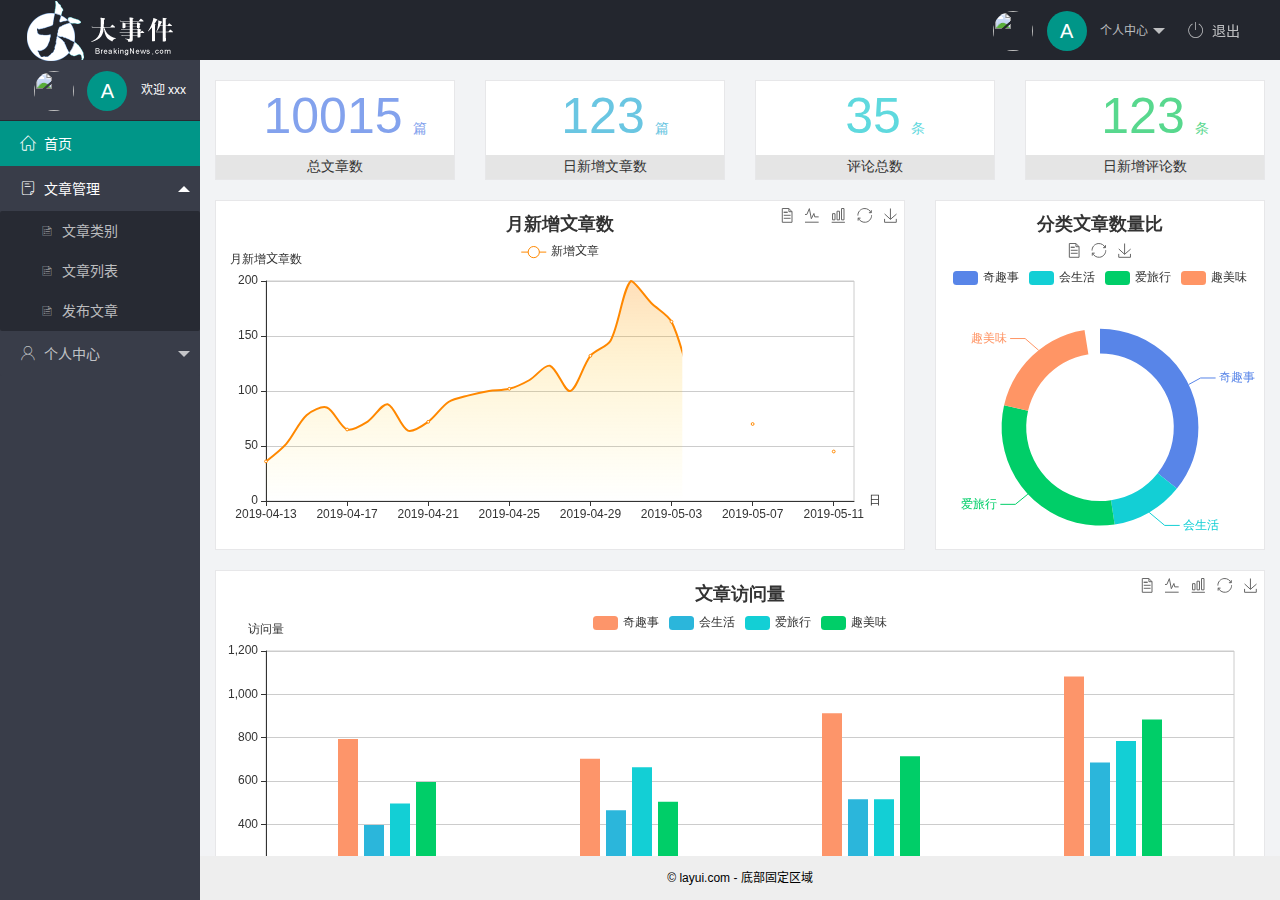
==== commit 533c329e: "完成了登录注册功能" ====
--- a/index.html
+++ b/index.html
@@ -4,17 +4,10 @@
 <head>
     <meta charset="UTF-8">
     <meta name="viewport" content="width=device-width, initial-scale=1.0">
-    <title>Document</title>
+    <title>后台主页</title>
     <link rel="stylesheet" href="/assets/lib/layui/css/layui.css">
     <link rel="stylesheet" href="/assets/fonts/iconfont.css">
     <link rel="stylesheet" href="/assets/css/index.css">
-</head>
-
-<head>
-    <meta charset="utf-8">
-    <meta name="viewport" content="width=device-width, initial-scale=1, maximum-scale=1">
-    <title>layout 后台大布局 - Layui</title>
-    <link rel="stylesheet" href="../src/css/layui.css">
 </head>
 
 <body class="layui-layout-body">
@@ -37,7 +30,8 @@
                         <dd><a href="">重置密码</a></dd>
                     </dl>
                 </li>
-                <li class="layui-nav-item"><a href=""><span class="iconfont">&#xe865;</span>退出</a></li>
+                <li class="layui-nav-item">
+                    <a href=""><span class="iconfont">&#xe865;</span>退出</a></li>
             </ul>
         </div>
 
@@ -84,6 +78,7 @@
     </div>
     <script src="/assets/lib/layui/layui.all.js"></script>
     <script src="/assets/lib/jquery.js"></script>
+    <script src="/assets/js/baseAPI.js"></script>
     <script src="/assets/js/index.js"></script>
 </body>
 
--- a/assets/css/index.css
+++ b/assets/css/index.css
@@ -1,3 +1,8 @@
+.layui-footer {
+    text-align: center;
+    font-size: 12px;
+}
+
 .iconfont {
     margin-right: 8px;
 }
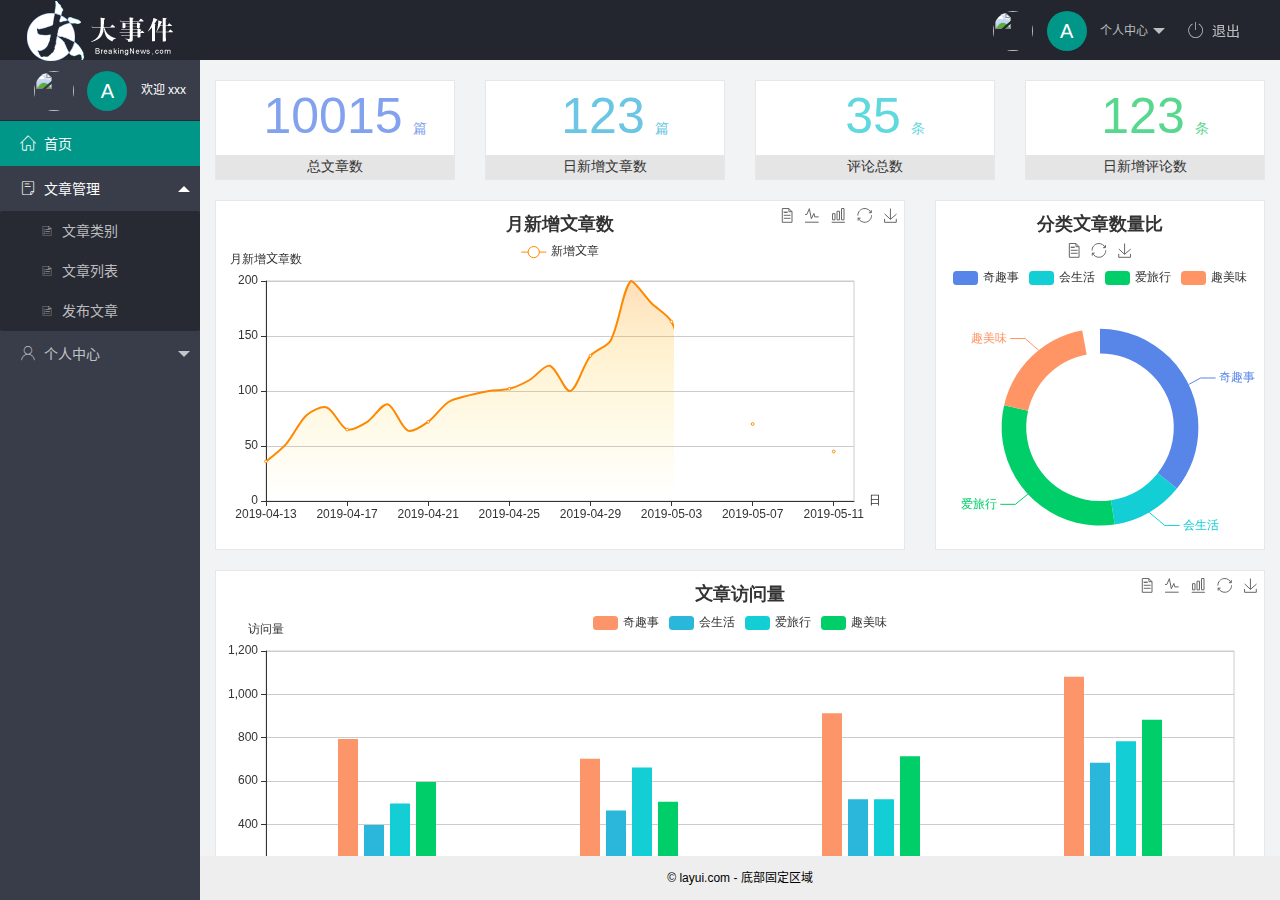
==== commit 0df55ad6: "主页功能完成" ====
--- a/index.html
+++ b/index.html
@@ -31,7 +31,7 @@
                     </dl>
                 </li>
                 <li class="layui-nav-item">
-                    <a href=""><span class="iconfont">&#xe865;</span>退出</a></li>
+                    <a href="javascript:;" id="btnLogout"><span class="iconfont">&#xe865;</span>退出</a></li>
             </ul>
         </div>
 
